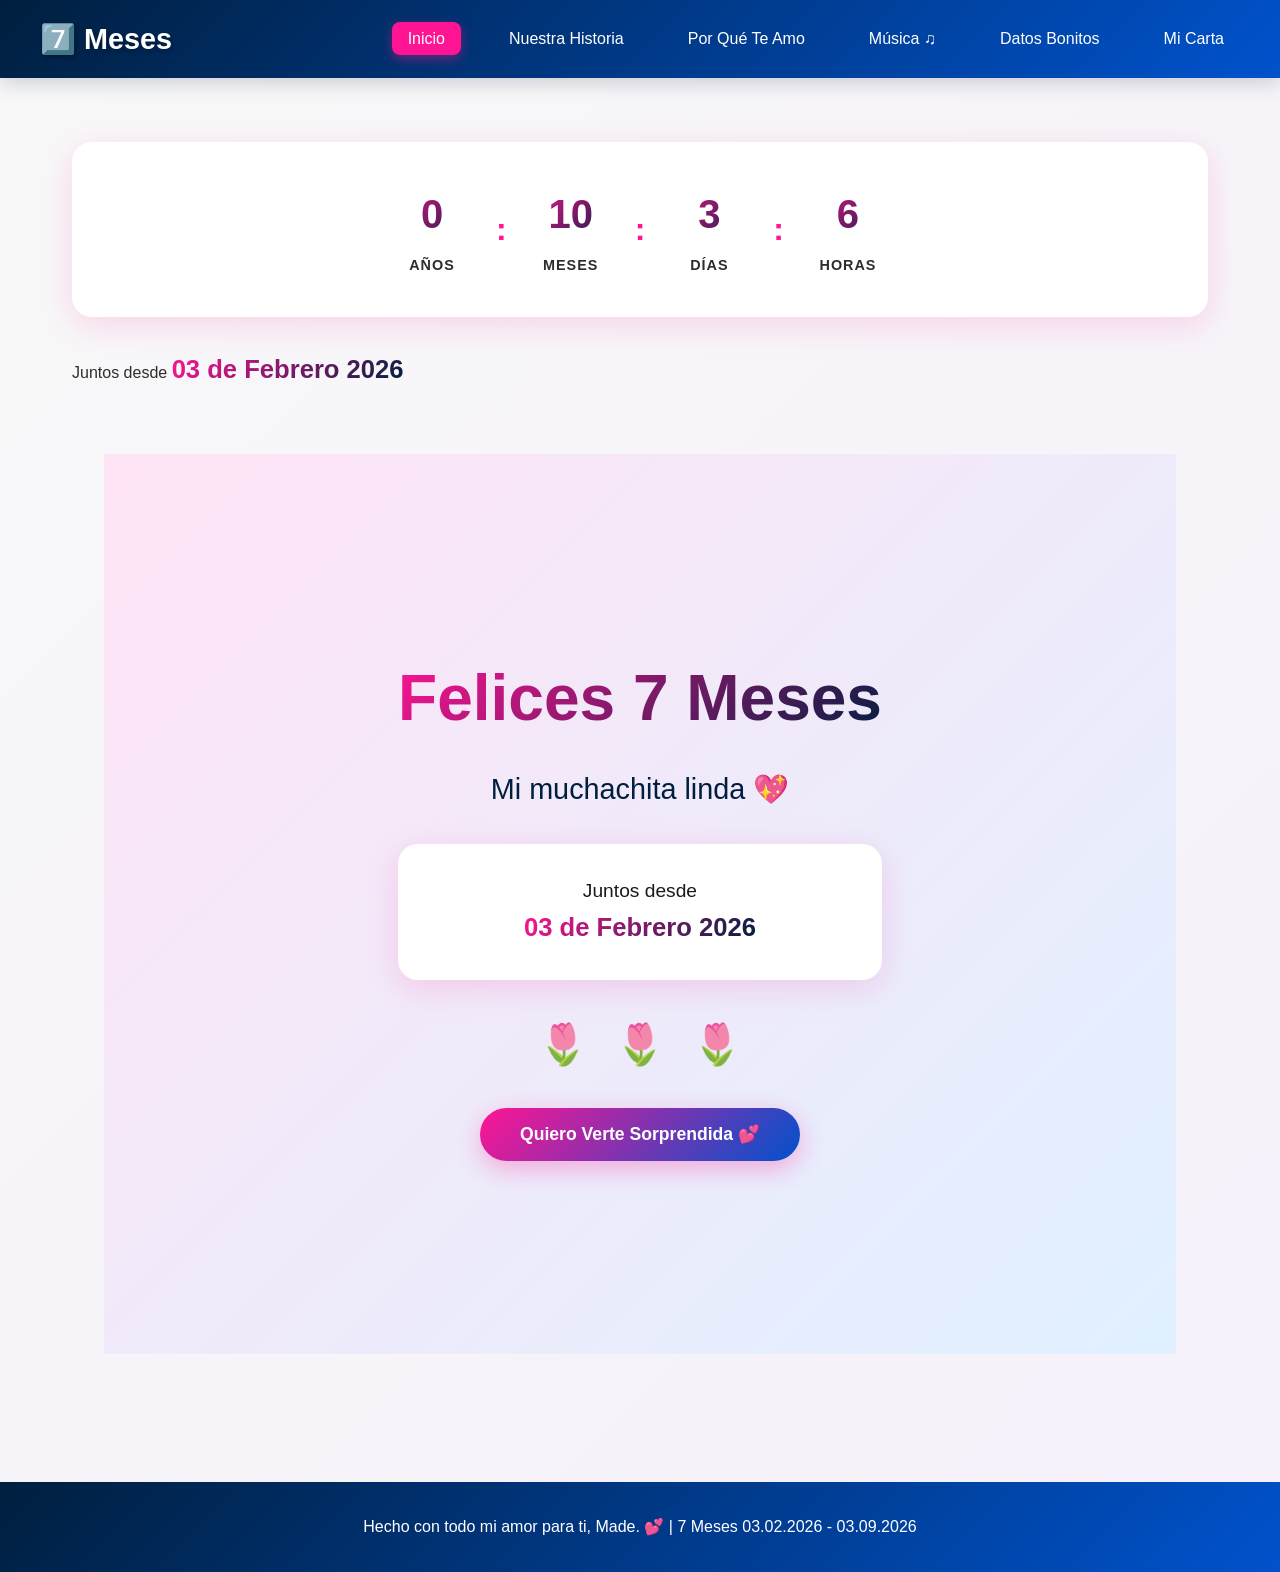
==== index.html @ 4ba1ef13 "Update index.html" ====
<!DOCTYPE html>
<html lang="es">
<head>
    <meta charset="UTF-8">
    <meta name="viewport" content="width=device-width, initial-scale=1.0">
    <title>Felices 7 Meses, Mi Muchachita Linda 💖</title>
    <link rel="icon" href="data:image/svg+xml,<svg xmlns=%22http://www.w3.org/2000/svg%22 viewBox=%220 0 100 100%22><text y=%22.9em%22 font-size=%2290%22>🎁</text></svg>">
    <link rel="stylesheet" href="styles.css" type="text/css" media="all">
</head>
<body>
    <!-- Navbar -->
    <nav class="navbar">
        <div class="nav-content">
            <div class="logo">7️⃣ Meses</div>
            <button class="menu-toggle" id="menuToggle">☰</button>
            <ul class="nav-links" id="navLinks">
                <li><a href="#" data-section="portada" class="nav-link active">Inicio</a></li>
                <li><a href="#" data-section="timeline" class="nav-link">Nuestra Historia</a></li>
                <li><a href="#" data-section="razones" class="nav-link">Por Qué Te Amo</a></li>
                <li><a href="#" data-section="musica" class="nav-link">Música ♫</a></li>
                <li><a href="#" data-section="datos" class="nav-link">Datos Bonitos</a></li>
                <li><a href="#" data-section="carta" class="nav-link">Mi Carta</a></li>
            </ul>
        </div>
    </nav>

    <!-- Sections -->
    <main>
        <!-- PORTADA -->

<!-- Contador de tiempo dinámico -->
<div class="contador-dinamico">
    <div class="tiempo-item">
        <span class="tiempo-numero" id="years">0</span>
        <span class="tiempo-label">Años</span>
    </div>
    <div class="separador">:</div>
    <div class="tiempo-item">
        <span class="tiempo-numero" id="months">0</span>
        <span class="tiempo-label">Meses</span>
    </div>
    <div class="separador">:</div>
    <div class="tiempo-item">
        <span class="tiempo-numero" id="days">0</span>
        <span class="tiempo-label">Días</span>
    </div>
    <div class="separador">:</div>
    <div class="tiempo-item">
        <span class="tiempo-numero" id="hours">0</span>
        <span class="tiempo-label">Horas</span>
    </div>
</div>
<p class="subtexto-contador">Juntos desde <span class="fecha-inicio">03 de Febrero 2026</span></p>


        <section id="portada" class="section active">
            <div class="portada-container">
                <div class="portada-content">
                    <h1 class="title-main">Felices 7 Meses</h1>
                    <p class="subtitle-main">Mi muchachita linda 💖</p>
                    <div class="contador">
                        <p>Juntos desde<br><span class="fecha-inicio">03 de Febrero 2026</span></p>
                    </div>
                    <div class="flores-decorativas">
                        <span class="flor">🌷</span>
                        <span class="flor">🌷</span>
                        <span class="flor">🌷</span>
                    </div>
                    <button class="btn-primary" id="btnComenzar">Quiero Verte Sorprendida 💕</button>
                </div>
                <div class="portada-background"></div>
            </div>
        </section>

        <!-- TIMELINE -->
        <section id="timeline" class="section">
            <h2 class="section-title">Nuestra Historia</h2>
            <div class="timeline-container">
                <div class="timeline-item">
                    <div class="timeline-date">12 Febrero 2025</div>
                    <div class="timeline-content">
                        <h3>Te Conocí 💫</h3>
                        <p>El día que cambió mi vida. Aquel momento cuando vi esa sonrisa que me haría feliz desde entonces.</p>
                    </div>
                </div>

                <div class="timeline-item">
                    <div class="timeline-date">Junio 2025</div>
                    <div class="timeline-content">
                        <h3>Nos Hicimos Amigos 👯</h3>
                        <p>Supe que eras especial. Cada charla contigo se convirtió en mi momento favorito del día.</p>
                    </div>
                </div>

                <div class="timeline-item">
                    <div class="timeline-date">12 Diciembre 2025</div>
                    <div class="timeline-content">
                        <h3>Me Declaré 💌</h3>
                        <p>Con nervios y todo, te mostré mi corazón completo. Eras lo que quería para siempre.</p>
                    </div>
                </div>

                <div class="timeline-item">
                    <div class="timeline-date">1 Febrero 2026</div>
                    <div class="timeline-content">
                        <h3>Te Pedí Ser Mi Novia 💍</h3>
                        <p>¿Quieres ser mi novia? fue la pregunta más importante que he hecho jamás.</p>
                    </div>
                </div>

                <div class="timeline-item highlight">
                    <div class="timeline-date">3 Febrero 2026</div>
                    <div class="timeline-content">
                        <h3>Oficialmente Nuestros ❤️</h3>
                        <p>Desde este día, cada momento contigo es un regalo. Y hoy celebramos 7 meses de amor puro.</p>
                    </div>
                </div>
            </div>
            <div class="next-section-container">
                <button class="btn-siguiente" data-target="razones">Siguiente: Por Qué Te Amo ➔</button>
            </div>
        </section>

        <!-- POR QUÉ LA AMO -->
        <section id="razones" class="section">
            <h2 class="section-title">Por Qué Te Amo, Mi Papita Hermosa</h2>
            <div class="razones-grid">
                <div class="razon-card">
                    <div class="razon-icon">😊</div>
                    <h3>Tu Sonrisa</h3>
                    <p>Esa sonrisa contagiosa que me hace feliz incluso en mis peores días.</p>
                </div>

                <div class="razon-card">
                    <div class="razon-icon">💭</div>
                    <h3>Nuestras Charlas</h3>
                    <p>Aunque no entiendas del código y los jueguitos, escuchas cada cosa que te cuento con interés genuino.</p>
                </div>

                <div class="razon-card">
                    <div class="razon-icon">🤗</div>
                    <h3>Tus Abrazos</h3>
                    <p>Esos abrazos que me hacen sentir seguro, acompañado y profundamente amado.</p>
                </div>

                <div class="razon-card">
                    <div class="razon-icon">👸</div>
                    <h3>Tu Apoyo</h3>
                    <p>Estoy súper orgulloso de tus logros, tu esfuerzo, y tus ganas. Eso es una de tus mayores virtudes.</p>
                </div>

                <div class="razon-card">
                    <div class="razon-icon">💕</div>
                    <h3>Tus Detalles</h3>
                    <p>Los mensajitos, las cartas hechas con amor... cada detalle pequeño me enamora más.</p>
                </div>

                <div class="razon-card">
                    <div class="razon-icon">🎮</div>
                    <h3>Que Juegues Conmigo</h3>
                    <p>Sé que los jueguitos te aburren, pero estas dispuesta a jugar solo porque me gustan. Eso es amor real.</p>
                </div>

                <div class="razon-card">
                    <div class="razon-icon">🎵</div>
                    <h3>Tu Conexión Conmigo</h3>
                    <p>Escucho Danny, salsas, Alavaro Diaz y pienso en ti. Porque nuestras canciones son nuestras historias.</p>
                </div>

                <div class="razon-card">
                    <div class="razon-icon">🌊</div>
                    <h3>Estar Juntos</h3>
                    <p>No me molesta estar solo, pero contigo es diferente. Todo lo que hago, todo lo que soy, lo quiero compartir contigo.</p>
                </div>

                <div class="razon-card">
                    <div class="razon-icon">💡</div>
                    <h3>Eres mi inspiración</h3>
                    <p>Desde el primer momento en que te vi, no podia entender lo increible que eras, incluso ahora sigo sin entenderlo y te veo como lo que quiero ser.</p>
                </div>

                <div class="razon-card">
                    <div class="razon-icon">💔</div>
                    <h3>En Los Malos Momentos</h3>
                    <p>Incluso en las discusiones, sigo sabiendo que eres la mujer con la que quiero pasar cada día de mi vida.</p>
                </div>
                
            </div>
            </div>
            <div class="next-section-container">
                <button class="btn-siguiente" data-target="musica">Siguiente: Música ➔</button>
            </div>
        </section>

        <!-- MÚSICA -->
        <section id="musica" class="section">
            <h2 class="section-title">Canciones Que Nos Definen ♫</h2>
            <div class="musica-intro">
                <p>Estas canciones son nuestra banda sonora. Cada nota me hace pensar en ti.</p>
            </div>

            <div class="musica-grid">
                <div class="cancion-card">
                    <div class="cancion-numero">1</div>
                    <h3>Amor</h3>
                    <p class="artista">Danny Ocean</p>
                    <p class="descripcion">Cuando me dijiste que te gustaba Danny, fue de las primeras que escuche jejeje. Y ahora resultó que me la cantas.</p>
                    <a href="https://youtu.be/yExp857bijc?si=AOyH62Tb52kvMMz9" target="_blank" class="btn-youtube">Ver en YouTube 🎵</a>
                </div>

                <div class="cancion-card">
                    <div class="cancion-numero">2</div>
                    <h3>Chinita Linda</h3>
                    <p class="artista">Álvaro Díaz</p>
                    <p class="descripcion">Porque tú eres mi chinita linda, mi muchachita hermosa bella y preciosa.</p>
                    <a href="https://youtu.be/EgncuSy4juY?si=SJoxdaJeaJBd2d-M" target="_blank" class="btn-youtube">Ver en YouTube 🎵</a>
                </div>

                <div class="cancion-card">
                    <div class="cancion-numero">3</div>
                    <h3>Cosas que no te dije</h3>
                    <p class="artista">SAIKO</p>
                    <p class="descripcion">Cuando la escuché por primera vez, recién estabamos empezando algo más especial que amigos y me identifique.</p>
                    <a href="https://youtu.be/8obld3JrBNM?si=-uHRrfbUN1EUZtlV" target="_blank" class="btn-youtube">Ver en YouTube 🎵</a>
                </div>

                <div class="cancion-card">
                    <div class="cancion-numero">💝</div>
                    <h3>Tu Canción Para Mí</h3>
                    <p class="artista">La Que Me Dedicaste</p>
                    <p class="descripcion">Esta es mi favorita porque salió de tu corazón. La que me dedicaste como expresión de tu amor, gracias.</p>
                    <a href="https://youtu.be/z0701vzvrco" target="_blank" class="btn-youtube">Ver en YouTube 🎵</a>
                </div>
            </div>
        </div>
            <div class="next-section-container">
                <button class="btn-siguiente" data-target="datos">Siguiente: Datos Bonitos ➔</button>
            </div>
        </section>

        <!-- DATOS BONITOS -->
        <section id="datos" class="section">
            <h2 class="section-title">Datos Que Me Hacen Amarte Más</h2>
            <div class="datos-container">
                <div class="dato-box rosa">
                    <h3>Tu Flor Favorita 🌷</h3>
                    <p>Lirios, especialmente rosados y blancos. Como tu corazón, hermoso y puro.</p>
                </div>

                <div class="dato-box azul">
                    <h3>Tu Color 💙</h3>
                    <p>Azul marino. Y te ves increíble vestida de negro. (Me encanta cuando son vestidos jeje)</p>
                </div>

                <div class="dato-box">
                    <h3>Equipo de Corazón ⚽</h3>
                    <p>Boca Juniors 💙💛. Como debe ser, del más grande.</p>
                </div>

                <div class="dato-box rosa">
                    <h3>Tu Bebida Favorita ☕</h3>
                    <p>Caramel Latte / Caramel Macchiato. Dulce como tú.</p>
                </div>

                <div class="dato-box azul">
                    <h3>Lo Que Te Hace Feliz 🎬</h3>
                    <p>Todos los chicos de los que me enamoré, The Notebook, BTS, k-dramas y todo lo romántico (wakala).</p>
                </div>

                <div class="dato-box">
                    <h3>Tus Cantantes 🎤</h3>
                    <p>Danny Ocean, Yan Block, Eladio Carrión, Trueno BTS y tantos otros que me encanta compartir contigo.</p>
                </div>

                <div class="dato-box rosa">
                    <h3>Tus Frutas Favoritas 🍑</h3>
                    <p>Durazno, Pera, Frutilla. Cada una es tan dulce como tú.</p>
                </div>

                <div class="dato-box azul">
                    <h3>Lo Que Disfrutas 🚴</h3>
                    <p>Caminar, andar en bici, comer... y estar conmigo. Eso es lo que más amamos hacer juntos.</p>
                </div>

                <div class="dato-box">
                    <h3>Los Cumpleaños 🎂</h3>
                    <p>Para ti son muy especiales, así que los míos también lo serán porque estarás en ellos.</p>
                </div>
            </div>
        </div>
            <div class="next-section-container">
                <button class="btn-siguiente" data-target="carta">Siguiente: Mi Carta ➔</button>
            </div>
        </section>

        <!-- CARTA FINAL -->
        <section id="carta" class="section">
            <h2 class="section-title">Mí Carta Para Ti, Mi Amor</h2>
            <div class="carta-container">
                <div class="carta-content">
                    <p class="saludo">AMOOOOOOOR FELICES SIETE MESEEEEES 💕</p>
                    
                    <p>Siete meses junto a ti mi vida hermosaaaaa y faltan muchísimos más jeje. Te amo con toda mi alma, de verdad que no sabes cuánto te amo.</p>

                    <p>Como disfruto de compartir cada pequeño pedazo de mi vida contigo. Cada charla que tenemos, esos abracitos cuando estamos cansados, cuando nos extrañamos, esos besos tiernos, no tan tiernos, incluso esos besitos raros... me hacen sentir tan pero tan feliz.</p>

                    <p>No solo por el hecho de que te amo y tú me amas y cositas lindas, si no porque me siento seguro, acompañado y muy amado por supuesto. Pero incluso en los malos momentos, en las discusiones, sigo sintiendo que eres la mujer que quiero para toda la vida.</p>

                    <p>Porque eso es lo que eres: la mujer con la que decidí y deseo pasar cada día de mi vida desde aquel momento en el que me dije a mi mismo que aunque no lograramos estar juntos iba a intentarlo y abrir mi corazón a esa chica linda y con esa sonrisa tan hermosa y contagiosa.</p>

                    <p>No tengo palabras para explicar lo feliz que soy desde que estás en mi vida, a pesar de pasar altibajos. Siempre estuviste, desde que éramos amigos, cuando estábamos ocupados con otros asuntos amorosos.</p>

                    <p>Creo que algo que nunca voy a dejar de apreciar es la compañía que me das. Sobre todo porque a mí no me molesta estar solo, pero lo tuyo es diferente. No es que te necesite para ser feliz y mucho menos para vivir.</p>

                    <p>Pero si me preguntan por qué soy tan feliz, es porque todo lo que hago, todo lo que quiero ser y todo lo que fui lo pude compartir con la chica más maravillosa de esta tierra.</p>

                    <p class="highlight">Y esa eres tú, mi amorcito, mi muchachita linda. 💖</p>

                    <p>Los más lindos 7 meses (y diría incluso 9 meses) que pude haber deseado.</p>

                    <p>Ojalá sigamos celebrando tantos meses que perdamos totalmente la cuenta, amorcito.</p>

                    <p class="despedida">Te amo, genuinamente con toda mi alma, corazón, cuerpo y mente. 🩵💞</p>

                    <p class="firma">Tu Sebas 💙</p>
                </div>
            </div>
            <div style="text-align: center; margin-top: 3rem;">
                        <a href="#" data-section="sorpresa" class="nav-link" style="background: linear-gradient(135deg, #ff1493, #0052cc); color: white; padding: 15px 30px; border-radius: 30px; text-decoration: none; font-size: 1.2rem; font-weight: bold; box-shadow: 0 4px 15px rgba(255, 20, 147, 0.4);">
                            ¡Ir a la Sorpresa Final! 🎁
                        </a>
                    </div>
        </section>

        <!-- SORPRESA FINAL -->
        <section id="sorpresa" class="section">
            <div class="sorpresa-container">
                <h2 class="section-title">Espera... Hay Algo Más</h2>
                <div class="regalo-box">
                    <div class="regalo-lid"></div>
                    <div class="regalo-body"></div>
                    <button class="btn-abrir" id="btnAbrir">Abre Tu Regalo 🎁</button>
                </div>
                <div id="sorpresaContent" class="sorpresa-content hidden">
                    <p class="sorpresa-mensaje">
                        Gracias por ser la mujer más hermosa, dentro y fuera.
                        Gracias por cada momento compartido.
                        Gracias por elegirme cada día.
                        <br><br>
                        <strong>Te amo infinitamente, papita. 💖</strong>
                    </p>
                    <div class="confeti"></div>
                </div>
            </div>
        </section>
    </main>

    <!-- Footer -->
    <footer class="footer">
        <p>Hecho con todo mi amor para ti, Made. 💕 | 7 Meses 03.02.2026 - 03.09.2026</p>
    </footer>

    <script src="script.js"></script>
</body>
</html>
---- styles.css ----
* {
    margin: 0;
    padding: 0;
    box-sizing: border-box;
}

:root {
    --color-rosa: #ff1493;
    --color-rosa-light: #ffb6d9;
    --color-rosa-pale: #ffe4f5;
    --color-azul: #001f3f;
    --color-azul-light: #0052cc;
    --color-azul-pale: #e0f0ff;
    --color-negro: #1a1a1a;
    --color-gris: #2d2d2d;
    --color-gris-claro: #f8f8f8;
    --color-blanco: #ffffff;
    --color-dorado: #ffd700;
    --transition: all 0.3s cubic-bezier(0.25, 0.46, 0.45, 0.94);
}

html {
    scroll-behavior: smooth;
}

body {
    font-family: 'Segoe UI', Tahoma, Geneva, Verdana, sans-serif;
    background: linear-gradient(135deg, var(--color-gris-claro) 0%, #f5f0fa 100%);
    color: var(--color-negro);
    line-height: 1.6;
    overflow-x: hidden;
}

/* NAVBAR */
.navbar {
    background: linear-gradient(135deg, var(--color-azul) 0%, var(--color-azul-light) 100%);
    padding: 1rem 2rem;
    position: sticky;
    top: 0;
    z-index: 1000;
    box-shadow: 0 4px 20px rgba(0, 31, 63, 0.2);
}

.nav-content {
    max-width: 1200px;
    margin: 0 auto;
    display: flex;
    justify-content: space-between;
    align-items: center;
}

.logo {
    font-size: 1.8rem;
    font-weight: bold;
    color: var(--color-blanco);
    text-shadow: 2px 2px 4px rgba(0, 0, 0, 0.3);
}

.menu-toggle {
    display: none;
    background: none;
    border: none;
    color: var(--color-blanco);
    font-size: 1.5rem;
    cursor: pointer;
}

.nav-links {
    display: flex;
    list-style: none;
    gap: 2rem;
}

.nav-links a {
    color: var(--color-blanco);
    text-decoration: none;
    font-weight: 500;
    transition: var(--transition);
    padding: 0.5rem 1rem;
    border-radius: 8px;
    position: relative;
}

.nav-links a:hover {
    background: rgba(255, 255, 255, 0.2);
    transform: translateY(-2px);
}

.nav-links a.active {
    background: var(--color-rosa);
    color: var(--color-blanco);
    box-shadow: 0 4px 12px rgba(255, 20, 147, 0.4);
}

/* MAIN CONTENT */
main {
    max-width: 1200px;
    margin: 0 auto;
    padding: 2rem;
}

.section {
    min-height: 100vh;
    display: none;
    opacity: 0;
    animation: fadeIn 0.6s ease-in-out forwards;
    padding: 3rem 2rem;
}

.section.active {
    display: block;
}

@keyframes fadeIn {
    from {
        opacity: 0;
        transform: translateY(20px);
    }
    to {
        opacity: 1;
        transform: translateY(0);
    }
}

/* PORTADA */
.portada-container {
    min-height: 100vh;
    display: flex;
    align-items: center;
    justify-content: center;
    position: relative;
    overflow: hidden;
}

.portada-background {
    position: absolute;
    top: 0;
    left: 0;
    width: 100%;
    height: 100%;
    background: linear-gradient(135deg, var(--color-rosa-pale) 0%, var(--color-azul-pale) 100%);
    z-index: 0;
    animation: gradientShift 10s ease infinite;
}

@keyframes gradientShift {
    0%, 100% { transform: scale(1); }
    50% { transform: scale(1.05); }
}

.portada-content {
    position: relative;
    z-index: 1;
    text-align: center;
}

.title-main {
    font-size: 4rem;
    font-weight: bold;
    background: linear-gradient(135deg, var(--color-rosa) 0%, var(--color-azul) 100%);
    -webkit-background-clip: text;
    -webkit-text-fill-color: transparent;
    background-clip: text;
    margin-bottom: 1rem;
    animation: slideDown 0.8s ease-out;
}

@keyframes slideDown {
    from {
        opacity: 0;
        transform: translateY(-30px);
    }
    to {
        opacity: 1;
        transform: translateY(0);
    }
}

.subtitle-main {
    font-size: 1.8rem;
    color: var(--color-azul);
    margin-bottom: 2rem;
    animation: slideUp 0.8s ease-out 0.2s both;
}

@keyframes slideUp {
    from {
        opacity: 0;
        transform: translateY(30px);
    }
    to {
        opacity: 1;
        transform: translateY(0);
    }
}

.contador {
    background: var(--color-blanco);
    padding: 2rem;
    border-radius: 20px;
    margin: 2rem 0;
    box-shadow: 0 8px 32px rgba(255, 20, 147, 0.15);
    animation: scaleIn 0.8s ease-out 0.4s both;
}

@keyframes scaleIn {
    from {
        opacity: 0;
        transform: scale(0.8);
    }
    to {
        opacity: 1;
        transform: scale(1);
    }
}

.contador p {
    font-size: 1.2rem;
    color: var(--color-negro);
}

.fecha-inicio {
    font-size: 1.6rem;
    font-weight: bold;
    background: linear-gradient(135deg, var(--color-rosa) 0%, var(--color-azul) 100%);
    -webkit-background-clip: text;
    -webkit-text-fill-color: transparent;
    background-clip: text;
}

.flores-decorativas {
    font-size: 2.5rem;
    margin: 2rem 0;
    animation: float 3s ease-in-out infinite;
}

.flor {
    margin: 0 0.5rem;
    display: inline-block;
}

@keyframes float {
    0%, 100% { transform: translateY(0px); }
    50% { transform: translateY(-20px); }
}

.btn-primary {
    background: linear-gradient(135deg, var(--color-rosa) 0%, var(--color-azul-light) 100%);
    color: var(--color-blanco);
    border: none;
    padding: 1rem 2.5rem;
    font-size: 1.1rem;
    border-radius: 50px;
    cursor: pointer;
    font-weight: bold;
    box-shadow: 0 8px 25px rgba(255, 20, 147, 0.3);
    transition: var(--transition);
    animation: bounceIn 0.8s ease-out 0.6s both;
}

@keyframes bounceIn {
    0% {
        opacity: 0;
        transform: scale(0.5);
    }
    70% {
        transform: scale(1.05);
    }
    100% {
        opacity: 1;
        transform: scale(1);
    }
}

.btn-primary:hover {
    transform: translateY(-3px);
    box-shadow: 0 12px 35px rgba(255, 20, 147, 0.4);
}

.btn-primary:active {
    transform: translateY(-1px);
}

/* SECTION TITLE */
.section-title {
    font-size: 3rem;
    text-align: center;
    margin-bottom: 3rem;
    background: linear-gradient(135deg, var(--color-rosa) 0%, var(--color-azul) 100%);
    -webkit-background-clip: text;
    -webkit-text-fill-color: transparent;
    background-clip: text;
    position: relative;
    padding-bottom: 1rem;
}

.section-title::after {
    content: '';
    position: absolute;
    bottom: 0;
    left: 50%;
    transform: translateX(-50%);
    width: 100px;
    height: 3px;
    background: linear-gradient(90deg, var(--color-rosa), var(--color-azul));
    border-radius: 2px;
}

/* TIMELINE */
.timeline-container {
    position: relative;
    padding: 2rem 0;
}

.timeline-container::before {
    content: '';
    position: absolute;
    left: 50%;
    transform: translateX(-50%);
    width: 3px;
    height: 100%;
    background: linear-gradient(180deg, var(--color-rosa), var(--color-azul));
}

.timeline-item {
    margin-bottom: 3rem;
    position: relative;
}

.timeline-item:nth-child(odd) .timeline-date {
    text-align: right;
    margin-right: 52%;
}

.timeline-item:nth-child(even) .timeline-date {
    margin-left: 52%;
}

.timeline-item:nth-child(odd) .timeline-content {
    margin-left: 52%;
}

.timeline-item:nth-child(even) .timeline-content {
    margin-right: 52%;
}

.timeline-date {
    font-weight: bold;
    color: var(--color-rosa);
    font-size: 1rem;
    margin-bottom: 0.5rem;
}

.timeline-content {
    background: var(--color-blanco);
    padding: 1.5rem;
    border-radius: 12px;
    box-shadow: 0 4px 15px rgba(0, 31, 63, 0.1);
    transition: var(--transition);
    border-left: 4px solid var(--color-rosa);
}

.timeline-content:hover {
    transform: translateX(10px);
    box-shadow: 0 8px 25px rgba(255, 20, 147, 0.2);
}

.timeline-item.highlight .timeline-content {
    background: linear-gradient(135deg, var(--color-rosa-pale) 0%, var(--color-azul-pale) 100%);
    border-left-color: var(--color-azul);
    transform: scale(1.02);
}

.timeline-content h3 {
    color: var(--color-rosa);
    margin-bottom: 0.5rem;
}

.timeline-content p {
    color: var(--color-gris);
}

/* RAZONES GRID */
.razones-grid {
    display: grid;
    grid-template-columns: repeat(auto-fit, minmax(300px, 1fr));
    gap: 2rem;
    margin-bottom: 2rem;
}

.razon-card {
    background: var(--color-blanco);
    padding: 2rem;
    border-radius: 15px;
    text-align: center;
    box-shadow: 0 4px 20px rgba(0, 0, 0, 0.08);
    transition: var(--transition);
    cursor: pointer;
    border: 2px solid transparent;
}

.razon-card:hover {
    transform: translateY(-10px);
    border-color: var(--color-rosa);
    box-shadow: 0 12px 35px rgba(255, 20, 147, 0.2);
}

.razon-icon {
    font-size: 3rem;
    margin-bottom: 1rem;
    display: block;
    transition: var(--transition);
}

.razon-card:hover .razon-icon {
    transform: scale(1.2) rotate(10deg);
}

.razon-card h3 {
    color: var(--color-rosa);
    margin-bottom: 0.5rem;
}

.razon-card p {
    color: var(--color-gris);
    line-height: 1.8;
}

/* MÚSICA */
.musica-intro {
    text-align: center;
    margin-bottom: 3rem;
    font-size: 1.2rem;
    color: var(--color-gris);
}

.musica-grid {
    display: grid;
    grid-template-columns: repeat(auto-fit, minmax(280px, 1fr));
    gap: 2rem;
    margin-bottom: 3rem;
}

.cancion-card {
    background: var(--color-blanco);
    padding: 2rem;
    border-radius: 15px;
    text-align: center;
    box-shadow: 0 4px 20px rgba(0, 0, 0, 0.08);
    transition: var(--transition);
    border-top: 4px solid var(--color-rosa);
}

.cancion-card:hover {
    transform: translateY(-8px);
    box-shadow: 0 12px 35px rgba(255, 20, 147, 0.2);
}

.cancion-numero {
    font-size: 2.5rem;
    font-weight: bold;
    background: linear-gradient(135deg, var(--color-rosa), var(--color-azul));
    -webkit-background-clip: text;
    -webkit-text-fill-color: transparent;
    background-clip: text;
    margin-bottom: 0.5rem;
}

.cancion-card h3 {
    color: var(--color-negro);
    font-size: 1.3rem;
    margin-bottom: 0.5rem;
}

.artista {
    color: var(--color-rosa);
    font-weight: 600;
    margin-bottom: 0.5rem;
}

.descripcion {
    color: var(--color-gris);
    margin: 1rem 0;
    font-size: 0.95rem;
    line-height: 1.6;
}

.btn-youtube {
    display: inline-block;
    margin-top: 1rem;
    padding: 0.8rem 1.5rem;
    background: linear-gradient(135deg, var(--color-rosa), var(--color-azul-light));
    color: var(--color-blanco);
    text-decoration: none;
    border-radius: 25px;
    font-weight: 600;
    transition: var(--transition);
    border: none;
    cursor: pointer;
}

.btn-youtube:hover {
    transform: scale(1.05);
    box-shadow: 0 6px 20px rgba(255, 20, 147, 0.3);
}

.musica-nota {
    background: var(--color-azul-pale);
    padding: 1.5rem;
    border-radius: 12px;
    text-align: center;
    border-left: 4px solid var(--color-azul);
    color: var(--color-azul);
}

/* DATOS */
.datos-container {
    display: grid;
    grid-template-columns: repeat(auto-fit, minmax(280px, 1fr));
    gap: 1.5rem;
}

.dato-box {
    padding: 2rem;
    border-radius: 15px;
    background: var(--color-blanco);
    box-shadow: 0 4px 20px rgba(0, 0, 0, 0.08);
    transition: var(--transition);
    cursor: pointer;
    border-left: 5px solid var(--color-gris);
}

.dato-box.rosa {
    border-left-color: var(--color-rosa);
    background: linear-gradient(135deg, rgba(255, 20, 147, 0.05), transparent);
}

.dato-box.azul {
    border-left-color: var(--color-azul);
    background: linear-gradient(135deg, rgba(0, 82, 204, 0.05), transparent);
}

.dato-box:hover {
    transform: translateX(8px);
    box-shadow: 0 8px 30px rgba(0, 0, 0, 0.12);
}

.dato-box h3 {
    color: var(--color-negro);
    margin-bottom: 0.8rem;
}

.dato-box p {
    color: var(--color-gris);
    line-height: 1.8;
}

/* CARTA */
.carta-container {
    background: var(--color-blanco);
    padding: 3rem;
    border-radius: 20px;
    box-shadow: 0 8px 40px rgba(0, 31, 63, 0.1);
    border-left: 5px solid var(--color-rosa);
}

.carta-content {
    max-width: 800px;
    margin: 0 auto;
    font-size: 1.1rem;
    line-height: 2;
    color: var(--color-gris);
}

.saludo {
    font-size: 1.5rem;
    font-weight: bold;
    color: var(--color-rosa);
    text-align: center;
    margin-bottom: 2rem;
}

.highlight {
    color: var(--color-rosa);
    font-weight: bold;
    font-size: 1.2rem;
}

.despedida {
    margin-top: 2rem;
    text-align: right;
    font-weight: 600;
}

.firma {
    text-align: right;
    margin-top: 1.5rem;
    font-size: 1.3rem;
    color: var(--color-azul);
    font-weight: bold;
}

/* SORPRESA */
.sorpresa-container {
    text-align: center;
    padding: 3rem;
}

/* MODIFICACIONES PARA EL REGALO Y SU ANIMACIÓN DE APERTURA */
.regalo-box {
    width: 200px;
    height: 200px;
    margin: 2rem auto;
    position: relative;
    perspective: 1000px;
}

.regalo-body {
    width: 100%;
    height: 100%;
    background: linear-gradient(135deg, var(--color-rosa), var(--color-azul-light));
    border-radius: 15px;
    box-shadow: 0 12px 40px rgba(255, 20, 147, 0.3);
    animation: rotate 3s ease-in-out infinite;
}

.regalo-lid {
    width: 100%;
    height: 30px;
    background: linear-gradient(135deg, var(--color-dorado), #ffc700);
    border-radius: 8px 8px 0 0;
    position: absolute;
    top: -15px;
    left: 0;
    box-shadow: 0 4px 15px rgba(0, 0, 0, 0.2);
    z-index: 10;
    animation: lidBounce 2s ease-in-out infinite;
    transform-origin: right bottom;
}

/* Estado cuando la caja se abre */
.regalo-box.open .regalo-body {
    animation: none;
    transform: scale(0.95);
    transition: transform 0.4s ease;
}

.regalo-box.open .regalo-lid {
    animation: fallAndDisappear 0.7s cubic-bezier(0.25, 1, 0.5, 1) forwards;
}

@keyframes fallAndDisappear {
    0% {
        transform: translateY(0) rotate(0deg);
        opacity: 1;
    }
    30% {
        transform: translateY(-30px) rotate(-15deg);
        opacity: 1;
    }
    100% {
        transform: translateY(180px) translateX(80px) rotate(135deg);
        opacity: 0;
    }
}

.btn-abrir {
    background: linear-gradient(135deg, var(--color-rosa), var(--color-azul-light));
    color: var(--color-blanco);
    border: none;
    padding: 1rem 2rem;
    font-size: 1.1rem;
    border-radius: 30px;
    cursor: pointer;
    font-weight: bold;
    margin-top: 2rem;
    transition: var(--transition);
    box-shadow: 0 6px 20px rgba(255, 20, 147, 0.3);
}

.btn-abrir:hover {
    transform: scale(1.05);
    box-shadow: 0 10px 30px rgba(255, 20, 147, 0.4);
}

.btn-abrir:active {
    transform: scale(0.98);
}

.sorpresa-content {
    margin-top: 2rem;
    opacity: 1;
    animation: revealSurprise 0.8s ease-out;
}

.sorpresa-content.hidden {
    display: none;
}

@keyframes revealSurprise {
    from {
        opacity: 0;
        transform: scale(0.8);
    }
    to {
        opacity: 1;
        transform: scale(1);
    }
}

.sorpresa-mensaje {
    background: var(--color-blanco);
    padding: 2rem;
    border-radius: 15px;
    box-shadow: 0 8px 30px rgba(0, 31, 63, 0.1);
    font-size: 1.2rem;
    line-height: 2;
    color: var(--color-gris);
    border-left: 5px solid var(--color-rosa);
}

/* FOOTER */
.footer {
    background: linear-gradient(135deg, var(--color-azul) 0%, var(--color-azul-light) 100%);
    color: var(--color-blanco);
    text-align: center;
    padding: 2rem;
    margin-top: 3rem;
}

/* RESPONSIVE */
@media (max-width: 768px) {
    .title-main {
        font-size: 2.5rem;
    }

    .subtitle-main {
        font-size: 1.3rem;
    }

    .section-title {
        font-size: 2rem;
    }

    .menu-toggle {
        display: block;
    }

    .nav-links {
        display: none;
        position: absolute;
        top: 70px;
        left: 0;
        right: 0;
        background: linear-gradient(135deg, var(--color-azul) 0%, var(--color-azul-light) 100%);
        flex-direction: column;
        gap: 0.5rem;
        padding: 1rem;
        gap: 0;
    }

    .nav-links.active {
        display: flex;
    }

    .timeline-container::before {
        display: none;
    }

    .timeline-item:nth-child(odd) .timeline-date,
    .timeline-item:nth-child(even) .timeline-date {
        text-align: left;
        margin-left: 0;
        margin-right: 0;
    }

    .timeline-item:nth-child(odd) .timeline-content,
    .timeline-item:nth-child(even) .timeline-content {
        margin-left: 0;
        margin-right: 0;
        margin-top: 0.5rem;
    }

    .razones-grid {
        grid-template-columns: 1fr;
    }

    .musica-grid {
        grid-template-columns: 1fr;
    }

    .datos-container {
        grid-template-columns: 1fr;
    }

    .carta-container {
        padding: 1.5rem;
    }

    .carta-content {
        font-size: 1rem;
        line-height: 1.8;
    }
}

@media (max-width: 480px) {
    body {
        padding: 0;
    }

    main {
        padding: 1rem;
    }

    .section {
        padding: 1.5rem 1rem;
    }

    .title-main {
        font-size: 2rem;
    }

    .subtitle-main {
        font-size: 1rem;
    }

    .section-title {
        font-size: 1.5rem;
    }

    .portada-content {
        padding: 0 1rem;
    }

    .contador {
        padding: 1.5rem;
    }
}
/* CONTENEDOR Y BOTONES DE SIGUIENTE SECCIÓN */
.next-section-container {
    text-align: center;
    margin-top: 3rem;
    padding-top: 1.5rem;
    border-top: 2px dashed var(--color-rosa-light);
}

.btn-siguiente {
    background: var(--color-blanco);
    color: var(--color-azul);
    border: 2px solid var(--color-azul-light);
    padding: 0.8rem 2.5rem;
    font-size: 1.1rem;
    border-radius: 30px;
    cursor: pointer;
    font-weight: bold;
    transition: var(--transition);
    box-shadow: 0 4px 15px rgba(0, 31, 63, 0.1);
}

.btn-siguiente:hover {
    background: var(--color-azul-light);
    color: var(--color-blanco);
    transform: translateX(8px);
    box-shadow: 0 6px 20px rgba(0, 82, 204, 0.3);
}

/* Estilo especial para el último botón que lleva a la sorpresa */
.btn-siguiente.sorpresa-btn {
    background: linear-gradient(135deg, var(--color-rosa) 0%, var(--color-azul-light) 100%);
    color: var(--color-blanco);
    border: none;
    animation: pulse 2s infinite;
}

.btn-siguiente.sorpresa-btn:hover {
    transform: scale(1.05);
}

@keyframes pulse {
    0% { box-shadow: 0 0 0 0 rgba(255, 20, 147, 0.4); }
    70% { box-shadow: 0 0 0 15px rgba(255, 20, 147, 0); }
    100% { box-shadow: 0 0 0 0 rgba(255, 20, 147, 0); }
}

/* CONTADOR DINÁMICO */
.contador-dinamico {
    background: var(--color-blanco);
    padding: 2.5rem;
    border-radius: 20px;
    margin: 2rem 0;
    box-shadow: 0 8px 32px rgba(255, 20, 147, 0.15);
    animation: scaleIn 0.8s ease-out 0.4s both;
    display: flex;
    justify-content: center;
    align-items: center;
    gap: 1rem;
    flex-wrap: wrap;
}
@keyframes scaleIn {
    from { opacity: 0; transform: scale(0.8); }
    to { opacity: 1; transform: scale(1); }
}
.tiempo-item {
    display: flex;
    flex-direction: column;
    align-items: center;
    gap: 0.5rem;
}
.tiempo-numero {
    font-size: 2.5rem;
    font-weight: bold;
    background: linear-gradient(135deg, var(--color-rosa) 0%, var(--color-azul) 100%);
    -webkit-background-clip: text;
    -webkit-text-fill-color: transparent;
    background-clip: text;
    min-width: 80px;
    text-align: center;
}
.tiempo-label {
    font-size: 0.9rem;
    color: var(--color-gris);
    font-weight: 600;
    text-transform: uppercase;
    letter-spacing: 1px;
}
.separador {
    font-size: 2rem;
    font-weight: bold;
    color: var(--color-rosa);
    margin: 0 0.5rem;
}
.subtexto-contador {
    font-size: 1rem;
    color: var(--color-gris);
    margin-bottom: 1rem;
}
.fecha-inicio {
    font-weight: bold;
    background: linear-gradient(135deg, var(--color-rosa), var(--color-azul));
    -webkit-background-clip: text;
    -webkit-text-fill-color: transparent;
    background-clip: text;
}

/* BOTONES DE NAVEGACIÓN MEJORADOS */
.nav-buttons-container {
    display: flex;
    justify-content: center;
    gap: 1rem;
    margin: 3rem 0 1rem 0;
    flex-wrap: wrap;
}
.btn-siguiente {
    background: linear-gradient(135deg, var(--color-rosa) 0%, var(--color-azul-light) 100%);
    color: var(--color-blanco);
    border: none;
    padding: 1.2rem 2.5rem;
    font-size: 1rem;
    border-radius: 50px;
    cursor: pointer;
    font-weight: bold;
    box-shadow: 0 8px 25px rgba(255, 20, 147, 0.3);
    transition: var(--transition);
    display: flex;
    align-items: center;
    gap: 0.8rem;
    position: relative;
    overflow: hidden;
}
.btn-siguiente::before {
    content: '';
    position: absolute;
    top: 0;
    left: -100%;
    width: 100%;
    height: 100%;
    background: rgba(255, 255, 255, 0.2);
    transition: left 0.3s ease;
}
.btn-siguiente:hover {
    transform: translateY(-4px);
    box-shadow: 0 12px 40px rgba(255, 20, 147, 0.4);
}
.btn-siguiente:hover::before {
    left: 100%;
}
.btn-arrow {
    display: inline-block;
    font-size: 1.3rem;
    transition: transform 0.3s ease;
}
.btn-siguiente:hover .btn-arrow {
    transform: translateX(5px);
}
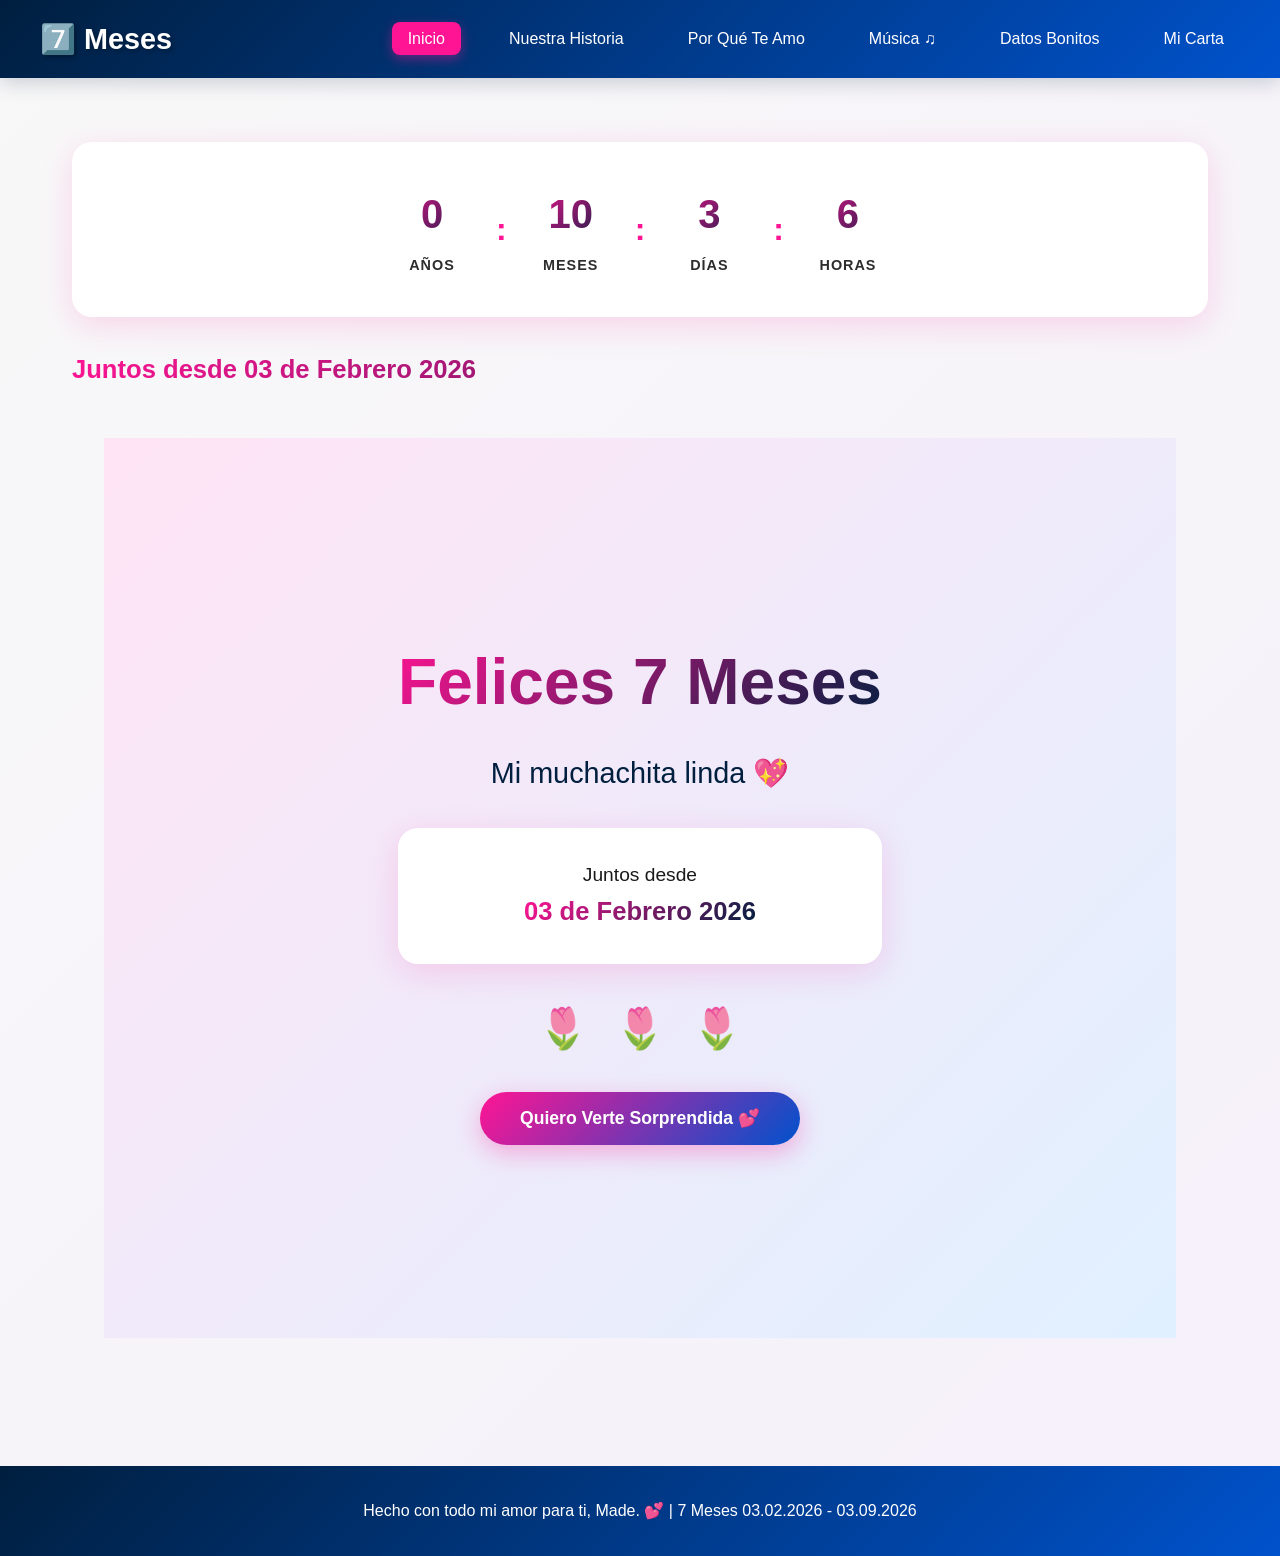
==== commit ccb5bf61: "Texto del contador" ====
--- a/index.html
+++ b/index.html
@@ -50,7 +50,7 @@
         <span class="tiempo-label">Horas</span>
     </div>
 </div>
-<p class="subtexto-contador">Juntos desde <span class="fecha-inicio">03 de Febrero 2026</span></p>
+<p class="fecha-inicio">Juntos desde <span>03 de Febrero 2026</span></p>
 
 
         <section id="portada" class="section active">
--- a/styles.css
+++ b/styles.css
@@ -929,11 +929,7 @@
     color: var(--color-rosa);
     margin: 0 0.5rem;
 }
-.subtexto-contador {
-    font-size: 1rem;
-    color: var(--color-gris);
-    margin-bottom: 1rem;
-}
+
 .fecha-inicio {
     font-weight: bold;
     background: linear-gradient(135deg, var(--color-rosa), var(--color-azul));
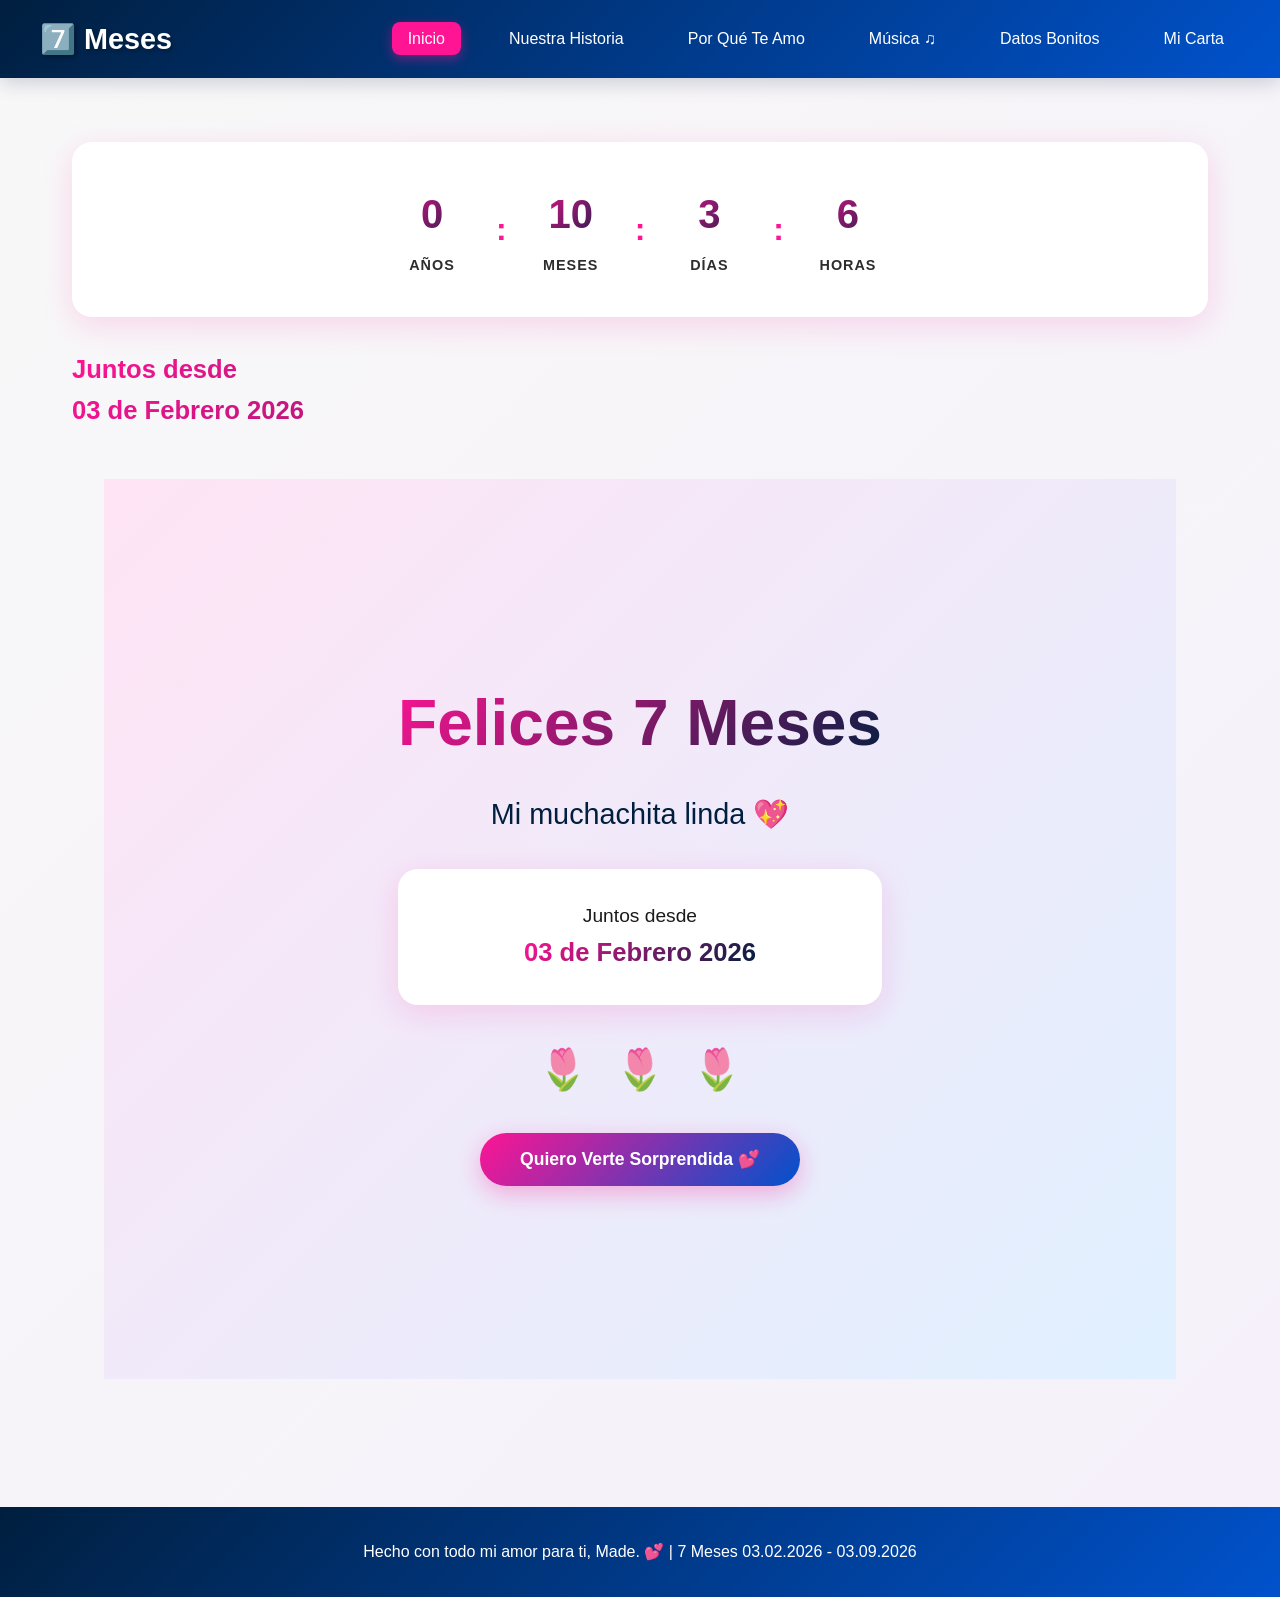
==== commit 2fef3837: "Update index.html" ====
--- a/index.html
+++ b/index.html
@@ -50,7 +50,7 @@
         <span class="tiempo-label">Horas</span>
     </div>
 </div>
-<p class="fecha-inicio">Juntos desde <span>03 de Febrero 2026</span></p>
+<p class="fecha-inicio">Juntos desde <br><span>03 de Febrero 2026</span></p>
 
 
         <section id="portada" class="section active">
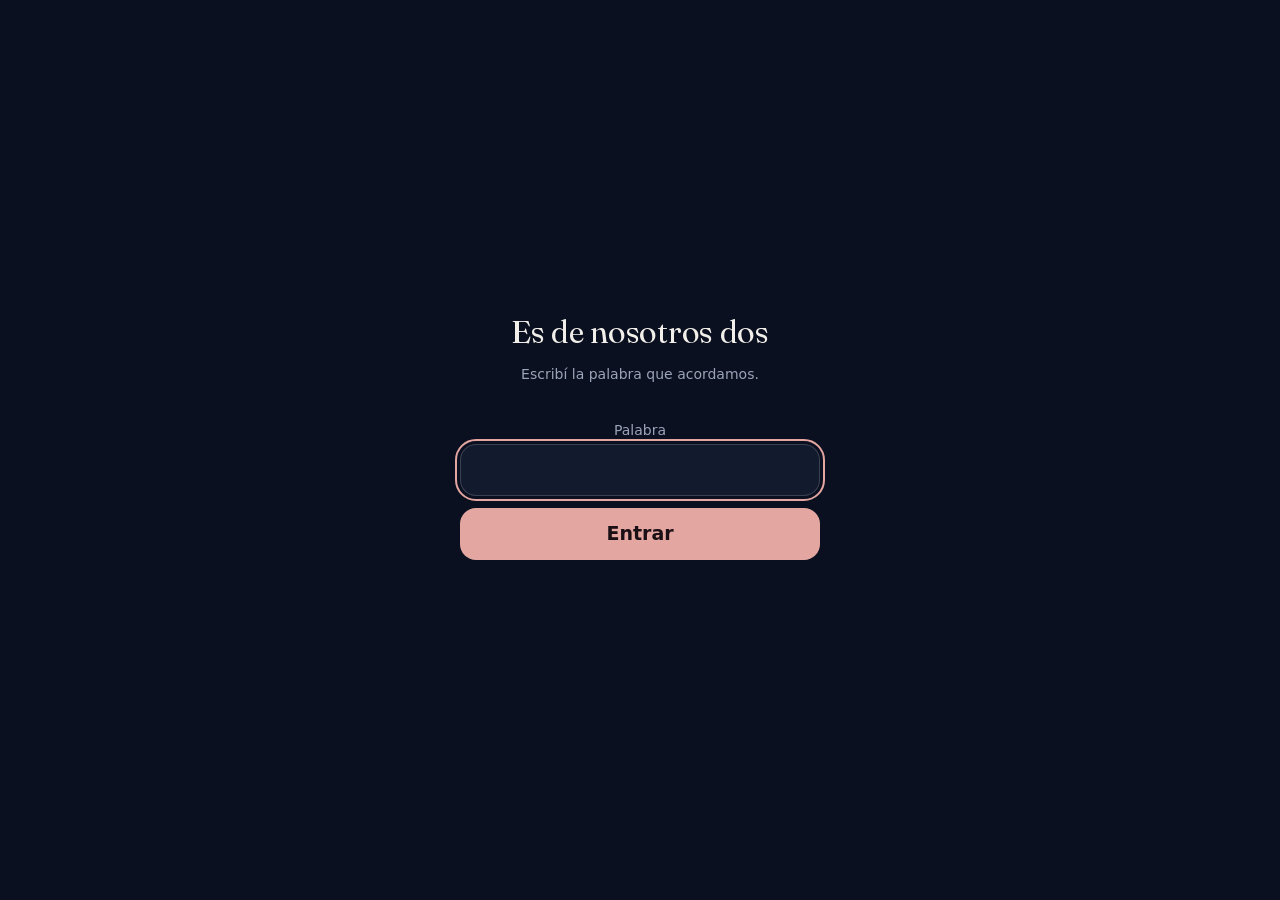
==== commit 2b0eaeec: "feat: reescribe la narrativa y el sistema de diseño nocturno El sitio pasa de cápsula de los 7 meses" ====
--- a/index.html
+++ b/index.html
@@ -1,365 +1,525 @@
 <!DOCTYPE html>
 <html lang="es">
 <head>
-    <meta charset="UTF-8">
-    <meta name="viewport" content="width=device-width, initial-scale=1.0">
-    <title>Felices 7 Meses, Mi Muchachita Linda 💖</title>
-    <link rel="icon" href="data:image/svg+xml,<svg xmlns=%22http://www.w3.org/2000/svg%22 viewBox=%220 0 100 100%22><text y=%22.9em%22 font-size=%2290%22>🎁</text></svg>">
-    <link rel="stylesheet" href="styles.css" type="text/css" media="all">
+  <meta charset="utf-8">
+  <meta name="viewport" content="width=device-width, initial-scale=1, viewport-fit=cover">
+  <title>Made</title>
+  <meta name="description" content="Un regalo.">
+
+  <!-- No indexar: es un regalo, no un sitio que tenga que aparecer en Google.
+       Ojo: esto NO despublica nada, solo pide a los buscadores que no lo listen. -->
+  <meta name="robots" content="noindex, nofollow">
+  <meta name="referrer" content="no-referrer">
+
+  <meta name="theme-color" content="#0b1020">
+  <meta name="color-scheme" content="dark">
+
+  <!-- GitHub Pages no permite mandar headers: lo que se pueda, por meta.
+       frame-ancestors, report-uri y sandbox se ignoran acá (no hay forma). -->
+  <meta http-equiv="Content-Security-Policy" content="default-src 'none'; script-src 'self'; style-src 'self'; img-src 'self' blob: data:; font-src 'self'; connect-src 'self' https://api.github.com; base-uri 'none'; form-action 'none'">
+
+  <link rel="icon" href="data:image/svg+xml,%3Csvg xmlns='http://www.w3.org/2000/svg' viewBox='0 0 64 64'%3E%3Crect width='64' height='64' rx='14' fill='%230B1020'/%3E%3Ctext x='32' y='45' font-family='Georgia,serif' font-size='34' fill='%23E3A6A0' text-anchor='middle'%3EM%3C/text%3E%3C/svg%3E">
+  <link rel="preload" href="fuentes/fraunces-var.woff2" as="font" type="font/woff2" crossorigin>
+  <link rel="stylesheet" href="styles.css">
 </head>
 <body>
-    <!-- Navbar -->
-    <nav class="navbar">
-        <div class="nav-content">
-            <div class="logo">7️⃣ Meses</div>
-            <button class="menu-toggle" id="menuToggle">☰</button>
-            <ul class="nav-links" id="navLinks">
-                <li><a href="#" data-section="portada" class="nav-link active">Inicio</a></li>
-                <li><a href="#" data-section="timeline" class="nav-link">Nuestra Historia</a></li>
-                <li><a href="#" data-section="razones" class="nav-link">Por Qué Te Amo</a></li>
-                <li><a href="#" data-section="musica" class="nav-link">Música ♫</a></li>
-                <li><a href="#" data-section="datos" class="nav-link">Datos Bonitos</a></li>
-                <li><a href="#" data-section="carta" class="nav-link">Mi Carta</a></li>
-            </ul>
-        </div>
+
+  <!-- ================= ACCESO ================= -->
+  <div class="acceso" id="acceso" hidden>
+    <div class="acceso__caja">
+      <h1 class="acceso__titulo">Es de nosotros dos</h1>
+      <p class="acceso__texto">Escribí la palabra que acordamos.</p>
+      <form id="acceso-form" novalidate>
+        <label class="acceso__texto" for="acceso-clave">Palabra</label>
+        <input class="acceso__campo" id="acceso-clave" name="clave" type="password"
+               inputmode="text" autocomplete="off" autocapitalize="off"
+               autocorrect="off" spellcheck="false" required>
+        <button class="acceso__boton" id="acceso-entrar" type="submit">Entrar</button>
+      </form>
+      <p class="acceso__error" id="acceso-error" role="alert" aria-live="polite"></p>
+    </div>
+  </div>
+
+  <!-- ================= SITIO ================= -->
+  <div id="sitio" hidden>
+
+    <header class="barra">
+      <a class="barra__marca" href="#sobre">M.</a>
+      <button type="button" class="barra__menu" id="menu-abrir" aria-label="Abrir menú"
+              aria-controls="menu" aria-expanded="false">
+        <svg viewBox="0 0 24 24" fill="none" stroke="currentColor" stroke-width="1.5"
+             stroke-linecap="round" aria-hidden="true">
+          <path d="M4 8h16M4 16h16"/>
+        </svg>
+      </button>
+    </header>
+
+    <nav class="menu" id="menu" data-abierto="no" aria-label="Secciones">
+      <button type="button" class="menu__cerrar" id="menu-cerrar" aria-label="Cerrar menú">
+        <svg viewBox="0 0 24 24" width="22" height="22" fill="none" stroke="currentColor"
+             stroke-width="1.5" stroke-linecap="round" aria-hidden="true">
+          <path d="M6 6l12 12M18 6L6 18"/>
+        </svg>
+      </button>
+      <ul class="menu__lista">
+        <li><a class="menu__enlace" href="#sobre">El sobre</a></li>
+        <li><a class="menu__enlace" href="#puertas">Las fechas</a></li>
+        <li><a class="menu__enlace" href="#espejo">Lo que me decís</a></li>
+        <li><a class="menu__enlace" href="#manual">El manual</a></li>
+        <li><a class="menu__enlace" href="#musica">Las canciones</a></li>
+        <li><a class="menu__enlace" href="#carta">La carta</a></li>
+        <li><a class="menu__enlace" href="#promesa">La promesa</a></li>
+        <li><a class="menu__enlace" href="galeria.html">Las fotos</a></li>
+      </ul>
     </nav>
 
-    <!-- Sections -->
     <main>
-        <!-- PORTADA -->
-
-<!-- Contador de tiempo dinámico -->
-<div class="contador-dinamico">
-    <div class="tiempo-item">
-        <span class="tiempo-numero" id="years">0</span>
-        <span class="tiempo-label">Años</span>
-    </div>
-    <div class="separador">:</div>
-    <div class="tiempo-item">
-        <span class="tiempo-numero" id="months">0</span>
-        <span class="tiempo-label">Meses</span>
-    </div>
-    <div class="separador">:</div>
-    <div class="tiempo-item">
-        <span class="tiempo-numero" id="days">0</span>
-        <span class="tiempo-label">Días</span>
-    </div>
-    <div class="separador">:</div>
-    <div class="tiempo-item">
-        <span class="tiempo-numero" id="hours">0</span>
-        <span class="tiempo-label">Horas</span>
-    </div>
-</div>
-<p class="fecha-inicio">Juntos desde <br><span>03 de Febrero 2026</span></p>
-
-
-        <section id="portada" class="section active">
-            <div class="portada-container">
-                <div class="portada-content">
-                    <h1 class="title-main">Felices 7 Meses</h1>
-                    <p class="subtitle-main">Mi muchachita linda 💖</p>
-                    <div class="contador">
-                        <p>Juntos desde<br><span class="fecha-inicio">03 de Febrero 2026</span></p>
-                    </div>
-                    <div class="flores-decorativas">
-                        <span class="flor">🌷</span>
-                        <span class="flor">🌷</span>
-                        <span class="flor">🌷</span>
-                    </div>
-                    <button class="btn-primary" id="btnComenzar">Quiero Verte Sorprendida 💕</button>
-                </div>
-                <div class="portada-background"></div>
+
+      <!-- ---------- EL SOBRE ---------- -->
+      <section class="sobre-seccion" id="sobre" data-abierto="no">
+        <div class="contenedor">
+          <button type="button" class="sobre" id="sobre-boton" aria-expanded="false"
+                  aria-controls="sobre-abierto">
+            <span class="sobre__cuerpo">
+              <span class="sobre__solapa" aria-hidden="true"></span>
+              <span class="sobre__sello" aria-hidden="true">S</span>
+            </span>
+            <span class="sobre__texto">Para Made</span>
+            <span class="sobre__pista">Tocá el sobre</span>
+          </button>
+
+          <div class="sobre__abierto" id="sobre-abierto">
+            <h1 class="sobre__nombre">Made</h1>
+            <p class="sobre__lema">y todo lo que vino después.</p>
+
+            <div class="contadores">
+              <div class="contador">
+                <span class="contador__num" id="dias-conocidos">—</span>
+                <span class="contador__et">días desde que te conocí</span>
+                <span class="contador__fecha">12 . 02 . 2025</span>
+              </div>
+              <div class="contador">
+                <span class="contador__num" id="dias-novios">—</span>
+                <span class="contador__et">días desde que somos nosotros</span>
+                <span class="contador__fecha">03 . 02 . 2026</span>
+              </div>
             </div>
-        </section>
-
-        <!-- TIMELINE -->
-        <section id="timeline" class="section">
-            <h2 class="section-title">Nuestra Historia</h2>
-            <div class="timeline-container">
-                <div class="timeline-item">
-                    <div class="timeline-date">12 Febrero 2025</div>
-                    <div class="timeline-content">
-                        <h3>Te Conocí 💫</h3>
-                        <p>El día que cambió mi vida. Aquel momento cuando vi esa sonrisa que me haría feliz desde entonces.</p>
-                    </div>
-                </div>
-
-                <div class="timeline-item">
-                    <div class="timeline-date">Junio 2025</div>
-                    <div class="timeline-content">
-                        <h3>Nos Hicimos Amigos 👯</h3>
-                        <p>Supe que eras especial. Cada charla contigo se convirtió en mi momento favorito del día.</p>
-                    </div>
-                </div>
-
-                <div class="timeline-item">
-                    <div class="timeline-date">12 Diciembre 2025</div>
-                    <div class="timeline-content">
-                        <h3>Me Declaré 💌</h3>
-                        <p>Con nervios y todo, te mostré mi corazón completo. Eras lo que quería para siempre.</p>
-                    </div>
-                </div>
-
-                <div class="timeline-item">
-                    <div class="timeline-date">1 Febrero 2026</div>
-                    <div class="timeline-content">
-                        <h3>Te Pedí Ser Mi Novia 💍</h3>
-                        <p>¿Quieres ser mi novia? fue la pregunta más importante que he hecho jamás.</p>
-                    </div>
-                </div>
-
-                <div class="timeline-item highlight">
-                    <div class="timeline-date">3 Febrero 2026</div>
-                    <div class="timeline-content">
-                        <h3>Oficialmente Nuestros ❤️</h3>
-                        <p>Desde este día, cada momento contigo es un regalo. Y hoy celebramos 7 meses de amor puro.</p>
-                    </div>
-                </div>
+          </div>
+        </div>
+      </section>
+
+      <!-- ---------- LAS FECHAS ---------- -->
+      <section class="seccion" id="puertas">
+        <div class="contenedor">
+          <span class="eyebrow">Las fechas</span>
+          <h2 class="titulo-seccion">Cinco días que cambiaron todo</h2>
+          <p class="bajada">Tocá cada una.</p>
+
+          <div class="puertas">
+            <details class="puerta">
+              <summary class="puerta__resumen">
+                <span class="puerta__fecha">12.02.2025</span>
+                <span class="puerta__titulo">Te conocí</span>
+                <span class="puerta__mas" aria-hidden="true"></span>
+              </summary>
+              <div class="puerta__contenido">
+                <p>No sabía nada de vos y ya me había quedado con la sonrisa.
+                   De esas cosas que uno no decide.</p>
+              </div>
+            </details>
+
+            <details class="puerta">
+              <summary class="puerta__resumen">
+                <span class="puerta__fecha">06.2025</span>
+                <span class="puerta__titulo">Nos hicimos amigos</span>
+                <span class="puerta__mas" aria-hidden="true"></span>
+              </summary>
+              <div class="puerta__contenido">
+                <p>Las charlas se hicieron largas y el día se me empezó a ordenar
+                   alrededor de ellas.</p>
+              </div>
+            </details>
+
+            <details class="puerta">
+              <summary class="puerta__resumen">
+                <span class="puerta__fecha">12.12.2025</span>
+                <span class="puerta__titulo">Me declaré</span>
+                <span class="puerta__mas" aria-hidden="true"></span>
+              </summary>
+              <div class="puerta__contenido">
+                <p>Lo hablamos al otro día. Dije que iba a intentarlo igual,
+                   saliera como saliera. Y salió.</p>
+              </div>
+            </details>
+
+            <details class="puerta">
+              <summary class="puerta__resumen">
+                <span class="puerta__fecha">01.02.2026</span>
+                <span class="puerta__titulo">Te pedí que fueras mi novia</span>
+                <span class="puerta__mas" aria-hidden="true"></span>
+              </summary>
+              <div class="puerta__contenido">
+                <p>Con un ramo de flores de papel hechas a mano y una carta.
+                   Me acuerdo de cada palabra.</p>
+              </div>
+            </details>
+
+            <details class="puerta">
+              <summary class="puerta__resumen">
+                <span class="puerta__fecha">03.02.2026</span>
+                <span class="puerta__titulo">Somos nosotros</span>
+                <span class="puerta__mas" aria-hidden="true"></span>
+              </summary>
+              <div class="puerta__contenido">
+                <p>Desde acá empieza todo lo demás.</p>
+              </div>
+            </details>
+          </div>
+        </div>
+      </section>
+
+      <!-- ---------- LO QUE ME DECÍS ---------- -->
+      <section class="seccion" id="espejo">
+        <div class="contenedor">
+          <span class="eyebrow">Lo que me decís</span>
+          <h2 class="titulo-seccion">Cosas que escribiste y me quedaron</h2>
+          <p class="bajada">Tocá cada una para ver qué me hicieron.</p>
+
+          <div class="volteables">
+            <button type="button" class="volteable" aria-expanded="false">
+              <span class="volteable__caras">
+                <span class="volteable__cara volteable__frente">
+                  <span class="volteable__cita">“Estoy súper orgullosa de vos: por lo que hacés,
+                    por lo que planeás, por los intentos y por las caídas.”</span>
+                </span>
+                <span class="volteable__cara volteable__dorso">
+                  <span class="volteable__rotulo">Me lo escribiste</span>
+                  <span class="volteable__texto">un día que yo estaba para abajo.
+                    Todavía lo tengo guardado.</span>
+                </span>
+              </span>
+            </button>
+
+            <button type="button" class="volteable" aria-expanded="false">
+              <span class="volteable__caras">
+                <span class="volteable__cara volteable__frente">
+                  <span class="volteable__cita">“Somos un equipo, hacemos y crecemos juntos.”</span>
+                </span>
+                <span class="volteable__cara volteable__dorso">
+                  <span class="volteable__rotulo">Ahí entendí</span>
+                  <span class="volteable__texto">que no era el único que quería esto en serio.</span>
+                </span>
+              </span>
+            </button>
+
+            <button type="button" class="volteable" aria-expanded="false">
+              <span class="volteable__caras">
+                <span class="volteable__cara volteable__frente">
+                  <span class="volteable__cita">“Me hago poeta para dedicarte todos mis poemas,
+                    me hago cantante para escribirte todas mis canciones.”</span>
+                </span>
+                <span class="volteable__cara volteable__dorso">
+                  <span class="volteable__rotulo">Nunca</span>
+                  <span class="volteable__texto">me habían escrito algo así.
+                    Lo leí como cinco veces.</span>
+                </span>
+              </span>
+            </button>
+
+            <button type="button" class="volteable" aria-expanded="false">
+              <span class="volteable__caras">
+                <span class="volteable__cara volteable__frente">
+                  <span class="volteable__cita">“Me hace muy bien y muy feliz saber que tengo
+                    a alguien como vos a mi lado.”</span>
+                </span>
+                <span class="volteable__cara volteable__dorso">
+                  <span class="volteable__rotulo">Ese mensaje</span>
+                  <span class="volteable__texto">lo guardé. Como se guardan las cosas
+                    que uno no quiere perder.</span>
+                </span>
+              </span>
+            </button>
+
+            <button type="button" class="volteable" aria-expanded="false">
+              <span class="volteable__caras">
+                <span class="volteable__cara volteable__frente">
+                  <span class="volteable__cita">“Feliz día al mejor novio, al mejor amigo,
+                    al mejor compañero.”</span>
+                </span>
+                <span class="volteable__cara volteable__dorso">
+                  <span class="volteable__rotulo">Tres veces</span>
+                  <span class="volteable__texto">la misma persona. Me quedó dando vueltas
+                    todo el día.</span>
+                </span>
+              </span>
+            </button>
+          </div>
+        </div>
+      </section>
+
+      <!-- ---------- EL MANUAL ---------- -->
+      <section class="seccion manual" id="manual">
+        <div class="contenedor">
+          <span class="eyebrow">El manual</span>
+          <h2 class="titulo-seccion">Cómo se hace, en ocho pasos</h2>
+          <p class="bajada">Lo que aprendí de vos sin que me lo enseñaras.</p>
+
+          <div class="volteables">
+            <button type="button" class="volteable" aria-expanded="false">
+              <span class="volteable__caras">
+                <span class="volteable__cara volteable__frente">
+                  <span class="volteable__rotulo">Cómo prepararte</span>
+                  <span class="volteable__cita">el té</span>
+                </span>
+                <span class="volteable__cara volteable__dorso">
+                  <span class="volteable__texto">Boldo o verde. Es lo que tomás.</span>
+                  <span class="volteable__rotulo">Porque me fijé en lo que pedís.</span>
+                </span>
+              </span>
+            </button>
+
+            <button type="button" class="volteable" aria-expanded="false">
+              <span class="volteable__caras">
+                <span class="volteable__cara volteable__frente">
+                  <span class="volteable__rotulo">Qué café</span>
+                  <span class="volteable__cita">pedirte</span>
+                </span>
+                <span class="volteable__cara volteable__dorso">
+                  <span class="volteable__texto">Caramel latte o caramel macchiato.
+                    Dulce, como a vos te gusta.</span>
+                  <span class="volteable__rotulo">Porque es lo primero que mirás en la carta.</span>
+                </span>
+              </span>
+            </button>
+
+            <button type="button" class="volteable" aria-expanded="false">
+              <span class="volteable__caras">
+                <span class="volteable__cara volteable__frente">
+                  <span class="volteable__rotulo">Qué flores</span>
+                  <span class="volteable__cita">comprarte</span>
+                </span>
+                <span class="volteable__cara volteable__dorso">
+                  <span class="volteable__texto">Lirios rosados y blancos.
+                    Rosas blancas y margaritas también.</span>
+                  <span class="volteable__rotulo">Porque me dijiste cuáles y no me lo olvidé.</span>
+                </span>
+              </span>
+            </button>
+
+            <button type="button" class="volteable" aria-expanded="false">
+              <span class="volteable__caras">
+                <span class="volteable__cara volteable__frente">
+                  <span class="volteable__rotulo">Cómo pedir</span>
+                  <span class="volteable__cita">las empanadas</span>
+                </span>
+                <span class="volteable__cara volteable__dorso">
+                  <span class="volteable__texto">Jamón y queso, pero de La Continental.
+                    También de queso y tajadas.</span>
+                  <span class="volteable__rotulo">Porque hay lugares que las hacen como a vos te gustan.</span>
+                </span>
+              </span>
+            </button>
+
+            <button type="button" class="volteable" aria-expanded="false">
+              <span class="volteable__caras">
+                <span class="volteable__cara volteable__frente">
+                  <span class="volteable__rotulo">El orden</span>
+                  <span class="volteable__cita">del baño</span>
+                </span>
+                <span class="volteable__cara volteable__dorso">
+                  <span class="volteable__texto">Primero el pelo, después el cuerpo.</span>
+                  <span class="volteable__rotulo">Porque me contaste tu rutina y me la acuerdo.</span>
+                </span>
+              </span>
+            </button>
+
+            <button type="button" class="volteable" aria-expanded="false">
+              <span class="volteable__caras">
+                <span class="volteable__cara volteable__frente">
+                  <span class="volteable__rotulo">Qué hacer</span>
+                  <span class="volteable__cita">un domingo</span>
+                </span>
+                <span class="volteable__cara volteable__dorso">
+                  <span class="volteable__texto">Caminar o andar en bici.
+                    Y después comer algo rico.</span>
+                  <span class="volteable__rotulo">Porque te gusta no hacer nada y hacer algo igual.</span>
+                </span>
+              </span>
+            </button>
+
+            <button type="button" class="volteable" aria-expanded="false">
+              <span class="volteable__caras">
+                <span class="volteable__cara volteable__frente">
+                  <span class="volteable__rotulo">Qué poner</span>
+                  <span class="volteable__cita">de fondo</span>
+                </span>
+                <span class="volteable__cara volteable__dorso">
+                  <span class="volteable__texto">BTS primero. Después Rels B, Bad Bunny,
+                    Trueno y Eladio.</span>
+                  <span class="volteable__rotulo">Porque si suena BTS se te cambia la cara.</span>
+                </span>
+              </span>
+            </button>
+
+            <button type="button" class="volteable" aria-expanded="false">
+              <span class="volteable__caras">
+                <span class="volteable__cara volteable__frente">
+                  <span class="volteable__rotulo">Qué</span>
+                  <span class="volteable__cita">regalarte</span>
+                </span>
+                <span class="volteable__cara volteable__dorso">
+                  <span class="volteable__texto">Cualquier cosa chiquita. Si es con amor
+                    y es para vos, te encanta. Mandalas para colorear, por ejemplo.</span>
+                  <span class="volteable__rotulo">Porque los detalles chiquitos te importan más que los grandes.</span>
+                </span>
+              </span>
+            </button>
+          </div>
+        </div>
+      </section>
+
+      <!-- ---------- LAS CANCIONES ---------- -->
+      <section class="seccion" id="musica">
+        <div class="contenedor">
+          <span class="eyebrow">Las canciones</span>
+          <h2 class="titulo-seccion">Cuatro que son nuestras</h2>
+          <p class="bajada">Se abren en YouTube.</p>
+
+          <div class="canciones">
+            <a class="cancion" href="https://youtu.be/yExp857bijc" target="_blank"
+               rel="noopener noreferrer">
+              <span class="cancion__num">01</span>
+              <span class="cancion__info">
+                <span class="cancion__titulo">Amor</span>
+                <span class="cancion__nota">Danny Ocean · la primera que me nombraste</span>
+              </span>
+              <span class="cancion__flecha" aria-hidden="true">↗</span>
+            </a>
+
+            <a class="cancion" href="https://youtu.be/EgncuSy4juY" target="_blank"
+               rel="noopener noreferrer">
+              <span class="cancion__num">02</span>
+              <span class="cancion__info">
+                <span class="cancion__titulo">Chinita Linda</span>
+                <span class="cancion__nota">Álvaro Díaz · porque sos mi chinita linda</span>
+              </span>
+              <span class="cancion__flecha" aria-hidden="true">↗</span>
+            </a>
+
+            <a class="cancion" href="https://youtu.be/8obld3JrBNM" target="_blank"
+               rel="noopener noreferrer">
+              <span class="cancion__num">03</span>
+              <span class="cancion__info">
+                <span class="cancion__titulo">Cosas que no te dije</span>
+                <span class="cancion__nota">SAIKO · cuando esto recién empezaba</span>
+              </span>
+              <span class="cancion__flecha" aria-hidden="true">↗</span>
+            </a>
+
+            <a class="cancion" href="https://youtu.be/z0701vzvrco" target="_blank"
+               rel="noopener noreferrer">
+              <span class="cancion__num">04</span>
+              <span class="cancion__info">
+                <span class="cancion__titulo">La que me dedicaste</span>
+                <span class="cancion__nota">Tu canción · es mi favorita</span>
+              </span>
+              <span class="cancion__flecha" aria-hidden="true">↗</span>
+            </a>
+          </div>
+        </div>
+      </section>
+
+      <!-- ---------- LA CARTA ---------- -->
+      <section class="seccion" id="carta">
+        <div class="contenedor">
+          <span class="eyebrow">La carta</span>
+          <h2 class="titulo-seccion">La que te escribí a los siete meses</h2>
+          <p class="bajada">Queda acá, con su fecha, para que no se pierda.</p>
+
+          <article class="carta">
+            <span class="carta__fecha">3 de septiembre de 2026</span>
+
+            <p class="carta__saludo">Amor, felices siete meses.</p>
+
+            <p>Siete meses con vos y faltan muchísimos más. Te amo con toda mi alma,
+               de verdad no sabés cuánto.</p>
+
+            <p>Disfruto cada pedazo chiquito de mi vida contigo: cada charla,
+               esos abrazos cuando estamos cansados, cuando nos extrañamos,
+               los besos tiernos y los no tan tiernos, incluso los besitos raros.
+               Me hacen sentir tan feliz.</p>
+
+            <p>Y no es solo por querernos y por las cositas lindas. Es porque me
+               siento seguro, acompañado y muy amado. Incluso en los malos momentos,
+               en las discusiones, sigo sintiendo que sos la mujer con la que quiero
+               pasar cada día de mi vida.</p>
+
+            <p>Porque eso sos: la mujer con la que decidí quedarme desde aquel momento
+               en que me dije que, aunque no saliera, iba a intentarlo. Que iba a abrir
+               el corazón por esa chica linda con la sonrisa contagiosa.</p>
+
+            <p>No tengo palabras para explicar lo feliz que soy desde que estás en mi
+               vida. A pesar de los altibajos, siempre estuviste: desde que éramos
+               amigos, cuando cada uno andaba en otra cosa.</p>
+
+            <p>Lo que nunca voy a dejar de agradecer es la compañía. A mí no me molesta
+               estar solo, pero lo tuyo es distinto. No te necesito para ser feliz ni
+               para vivir: si me preguntan por qué soy tan feliz, es porque todo lo que
+               hago, todo lo que quiero ser y todo lo que fui lo pude compartir con la
+               chica más maravillosa de esta tierra.</p>
+
+            <p>Y esa sos vos, mi amorcito, mi muchachita linda.</p>
+
+            <p>Los siete meses más lindos que pude haber deseado. Ojalá sigamos
+               celebrando tantos que perdamos la cuenta.</p>
+
+            <p class="carta__firma">Te amo con toda mi alma, corazón, cuerpo y mente.<br>Sebas.</p>
+          </article>
+        </div>
+      </section>
+
+      <!-- ---------- LA PROMESA ---------- -->
+      <section class="seccion" id="promesa">
+        <div class="contenedor">
+          <span class="eyebrow">La promesa</span>
+          <h2 class="titulo-seccion">Tres cupones y una promesa</h2>
+          <p class="bajada">Los cupones se canjean cuando quieras. No vencen.</p>
+
+          <div class="cupones">
+            <div class="cupon">
+              <span class="cupon__titulo">Un desayuno sin motivo</span>
+              <span class="cupon__nota">Como el de aquel día, pero un martes cualquiera.</span>
             </div>
-            <div class="next-section-container">
-                <button class="btn-siguiente" data-target="razones">Siguiente: Por Qué Te Amo ➔</button>
+            <div class="cupon">
+              <span class="cupon__titulo">Elegís vos la película</span>
+              <span class="cupon__nota">Sin comentarios míos. Ni uno.</span>
             </div>
-        </section>
-
-        <!-- POR QUÉ LA AMO -->
-        <section id="razones" class="section">
-            <h2 class="section-title">Por Qué Te Amo, Mi Papita Hermosa</h2>
-            <div class="razones-grid">
-                <div class="razon-card">
-                    <div class="razon-icon">😊</div>
-                    <h3>Tu Sonrisa</h3>
-                    <p>Esa sonrisa contagiosa que me hace feliz incluso en mis peores días.</p>
-                </div>
-
-                <div class="razon-card">
-                    <div class="razon-icon">💭</div>
-                    <h3>Nuestras Charlas</h3>
-                    <p>Aunque no entiendas del código y los jueguitos, escuchas cada cosa que te cuento con interés genuino.</p>
-                </div>
-
-                <div class="razon-card">
-                    <div class="razon-icon">🤗</div>
-                    <h3>Tus Abrazos</h3>
-                    <p>Esos abrazos que me hacen sentir seguro, acompañado y profundamente amado.</p>
-                </div>
-
-                <div class="razon-card">
-                    <div class="razon-icon">👸</div>
-                    <h3>Tu Apoyo</h3>
-                    <p>Estoy súper orgulloso de tus logros, tu esfuerzo, y tus ganas. Eso es una de tus mayores virtudes.</p>
-                </div>
-
-                <div class="razon-card">
-                    <div class="razon-icon">💕</div>
-                    <h3>Tus Detalles</h3>
-                    <p>Los mensajitos, las cartas hechas con amor... cada detalle pequeño me enamora más.</p>
-                </div>
-
-                <div class="razon-card">
-                    <div class="razon-icon">🎮</div>
-                    <h3>Que Juegues Conmigo</h3>
-                    <p>Sé que los jueguitos te aburren, pero estas dispuesta a jugar solo porque me gustan. Eso es amor real.</p>
-                </div>
-
-                <div class="razon-card">
-                    <div class="razon-icon">🎵</div>
-                    <h3>Tu Conexión Conmigo</h3>
-                    <p>Escucho Danny, salsas, Alavaro Diaz y pienso en ti. Porque nuestras canciones son nuestras historias.</p>
-                </div>
-
-                <div class="razon-card">
-                    <div class="razon-icon">🌊</div>
-                    <h3>Estar Juntos</h3>
-                    <p>No me molesta estar solo, pero contigo es diferente. Todo lo que hago, todo lo que soy, lo quiero compartir contigo.</p>
-                </div>
-
-                <div class="razon-card">
-                    <div class="razon-icon">💡</div>
-                    <h3>Eres mi inspiración</h3>
-                    <p>Desde el primer momento en que te vi, no podia entender lo increible que eras, incluso ahora sigo sin entenderlo y te veo como lo que quiero ser.</p>
-                </div>
-
-                <div class="razon-card">
-                    <div class="razon-icon">💔</div>
-                    <h3>En Los Malos Momentos</h3>
-                    <p>Incluso en las discusiones, sigo sabiendo que eres la mujer con la que quiero pasar cada día de mi vida.</p>
-                </div>
-                
+            <div class="cupon">
+              <span class="cupon__titulo">Una carta escrita a mano</span>
+              <span class="cupon__nota">De las que se guardan en una caja.</span>
             </div>
-            </div>
-            <div class="next-section-container">
-                <button class="btn-siguiente" data-target="musica">Siguiente: Música ➔</button>
-            </div>
-        </section>
-
-        <!-- MÚSICA -->
-        <section id="musica" class="section">
-            <h2 class="section-title">Canciones Que Nos Definen ♫</h2>
-            <div class="musica-intro">
-                <p>Estas canciones son nuestra banda sonora. Cada nota me hace pensar en ti.</p>
-            </div>
-
-            <div class="musica-grid">
-                <div class="cancion-card">
-                    <div class="cancion-numero">1</div>
-                    <h3>Amor</h3>
-                    <p class="artista">Danny Ocean</p>
-                    <p class="descripcion">Cuando me dijiste que te gustaba Danny, fue de las primeras que escuche jejeje. Y ahora resultó que me la cantas.</p>
-                    <a href="https://youtu.be/yExp857bijc?si=AOyH62Tb52kvMMz9" target="_blank" class="btn-youtube">Ver en YouTube 🎵</a>
-                </div>
-
-                <div class="cancion-card">
-                    <div class="cancion-numero">2</div>
-                    <h3>Chinita Linda</h3>
-                    <p class="artista">Álvaro Díaz</p>
-                    <p class="descripcion">Porque tú eres mi chinita linda, mi muchachita hermosa bella y preciosa.</p>
-                    <a href="https://youtu.be/EgncuSy4juY?si=SJoxdaJeaJBd2d-M" target="_blank" class="btn-youtube">Ver en YouTube 🎵</a>
-                </div>
-
-                <div class="cancion-card">
-                    <div class="cancion-numero">3</div>
-                    <h3>Cosas que no te dije</h3>
-                    <p class="artista">SAIKO</p>
-                    <p class="descripcion">Cuando la escuché por primera vez, recién estabamos empezando algo más especial que amigos y me identifique.</p>
-                    <a href="https://youtu.be/8obld3JrBNM?si=-uHRrfbUN1EUZtlV" target="_blank" class="btn-youtube">Ver en YouTube 🎵</a>
-                </div>
-
-                <div class="cancion-card">
-                    <div class="cancion-numero">💝</div>
-                    <h3>Tu Canción Para Mí</h3>
-                    <p class="artista">La Que Me Dedicaste</p>
-                    <p class="descripcion">Esta es mi favorita porque salió de tu corazón. La que me dedicaste como expresión de tu amor, gracias.</p>
-                    <a href="https://youtu.be/z0701vzvrco" target="_blank" class="btn-youtube">Ver en YouTube 🎵</a>
-                </div>
-            </div>
-        </div>
-            <div class="next-section-container">
-                <button class="btn-siguiente" data-target="datos">Siguiente: Datos Bonitos ➔</button>
-            </div>
-        </section>
-
-        <!-- DATOS BONITOS -->
-        <section id="datos" class="section">
-            <h2 class="section-title">Datos Que Me Hacen Amarte Más</h2>
-            <div class="datos-container">
-                <div class="dato-box rosa">
-                    <h3>Tu Flor Favorita 🌷</h3>
-                    <p>Lirios, especialmente rosados y blancos. Como tu corazón, hermoso y puro.</p>
-                </div>
-
-                <div class="dato-box azul">
-                    <h3>Tu Color 💙</h3>
-                    <p>Azul marino. Y te ves increíble vestida de negro. (Me encanta cuando son vestidos jeje)</p>
-                </div>
-
-                <div class="dato-box">
-                    <h3>Equipo de Corazón ⚽</h3>
-                    <p>Boca Juniors 💙💛. Como debe ser, del más grande.</p>
-                </div>
-
-                <div class="dato-box rosa">
-                    <h3>Tu Bebida Favorita ☕</h3>
-                    <p>Caramel Latte / Caramel Macchiato. Dulce como tú.</p>
-                </div>
-
-                <div class="dato-box azul">
-                    <h3>Lo Que Te Hace Feliz 🎬</h3>
-                    <p>Todos los chicos de los que me enamoré, The Notebook, BTS, k-dramas y todo lo romántico (wakala).</p>
-                </div>
-
-                <div class="dato-box">
-                    <h3>Tus Cantantes 🎤</h3>
-                    <p>Danny Ocean, Yan Block, Eladio Carrión, Trueno BTS y tantos otros que me encanta compartir contigo.</p>
-                </div>
-
-                <div class="dato-box rosa">
-                    <h3>Tus Frutas Favoritas 🍑</h3>
-                    <p>Durazno, Pera, Frutilla. Cada una es tan dulce como tú.</p>
-                </div>
-
-                <div class="dato-box azul">
-                    <h3>Lo Que Disfrutas 🚴</h3>
-                    <p>Caminar, andar en bici, comer... y estar conmigo. Eso es lo que más amamos hacer juntos.</p>
-                </div>
-
-                <div class="dato-box">
-                    <h3>Los Cumpleaños 🎂</h3>
-                    <p>Para ti son muy especiales, así que los míos también lo serán porque estarás en ellos.</p>
-                </div>
-            </div>
-        </div>
-            <div class="next-section-container">
-                <button class="btn-siguiente" data-target="carta">Siguiente: Mi Carta ➔</button>
-            </div>
-        </section>
-
-        <!-- CARTA FINAL -->
-        <section id="carta" class="section">
-            <h2 class="section-title">Mí Carta Para Ti, Mi Amor</h2>
-            <div class="carta-container">
-                <div class="carta-content">
-                    <p class="saludo">AMOOOOOOOR FELICES SIETE MESEEEEES 💕</p>
-                    
-                    <p>Siete meses junto a ti mi vida hermosaaaaa y faltan muchísimos más jeje. Te amo con toda mi alma, de verdad que no sabes cuánto te amo.</p>
-
-                    <p>Como disfruto de compartir cada pequeño pedazo de mi vida contigo. Cada charla que tenemos, esos abracitos cuando estamos cansados, cuando nos extrañamos, esos besos tiernos, no tan tiernos, incluso esos besitos raros... me hacen sentir tan pero tan feliz.</p>
-
-                    <p>No solo por el hecho de que te amo y tú me amas y cositas lindas, si no porque me siento seguro, acompañado y muy amado por supuesto. Pero incluso en los malos momentos, en las discusiones, sigo sintiendo que eres la mujer que quiero para toda la vida.</p>
-
-                    <p>Porque eso es lo que eres: la mujer con la que decidí y deseo pasar cada día de mi vida desde aquel momento en el que me dije a mi mismo que aunque no lograramos estar juntos iba a intentarlo y abrir mi corazón a esa chica linda y con esa sonrisa tan hermosa y contagiosa.</p>
-
-                    <p>No tengo palabras para explicar lo feliz que soy desde que estás en mi vida, a pesar de pasar altibajos. Siempre estuviste, desde que éramos amigos, cuando estábamos ocupados con otros asuntos amorosos.</p>
-
-                    <p>Creo que algo que nunca voy a dejar de apreciar es la compañía que me das. Sobre todo porque a mí no me molesta estar solo, pero lo tuyo es diferente. No es que te necesite para ser feliz y mucho menos para vivir.</p>
-
-                    <p>Pero si me preguntan por qué soy tan feliz, es porque todo lo que hago, todo lo que quiero ser y todo lo que fui lo pude compartir con la chica más maravillosa de esta tierra.</p>
-
-                    <p class="highlight">Y esa eres tú, mi amorcito, mi muchachita linda. 💖</p>
-
-                    <p>Los más lindos 7 meses (y diría incluso 9 meses) que pude haber deseado.</p>
-
-                    <p>Ojalá sigamos celebrando tantos meses que perdamos totalmente la cuenta, amorcito.</p>
-
-                    <p class="despedida">Te amo, genuinamente con toda mi alma, corazón, cuerpo y mente. 🩵💞</p>
-
-                    <p class="firma">Tu Sebas 💙</p>
-                </div>
-            </div>
-            <div style="text-align: center; margin-top: 3rem;">
-                        <a href="#" data-section="sorpresa" class="nav-link" style="background: linear-gradient(135deg, #ff1493, #0052cc); color: white; padding: 15px 30px; border-radius: 30px; text-decoration: none; font-size: 1.2rem; font-weight: bold; box-shadow: 0 4px 15px rgba(255, 20, 147, 0.4);">
-                            ¡Ir a la Sorpresa Final! 🎁
-                        </a>
-                    </div>
-        </section>
-
-        <!-- SORPRESA FINAL -->
-        <section id="sorpresa" class="section">
-            <div class="sorpresa-container">
-                <h2 class="section-title">Espera... Hay Algo Más</h2>
-                <div class="regalo-box">
-                    <div class="regalo-lid"></div>
-                    <div class="regalo-body"></div>
-                    <button class="btn-abrir" id="btnAbrir">Abre Tu Regalo 🎁</button>
-                </div>
-                <div id="sorpresaContent" class="sorpresa-content hidden">
-                    <p class="sorpresa-mensaje">
-                        Gracias por ser la mujer más hermosa, dentro y fuera.
-                        Gracias por cada momento compartido.
-                        Gracias por elegirme cada día.
-                        <br><br>
-                        <strong>Te amo infinitamente, papita. 💖</strong>
-                    </p>
-                    <div class="confeti"></div>
-                </div>
-            </div>
-        </section>
+          </div>
+
+          <div class="promesa">
+            <p class="promesa__texto">Y la promesa: que no se me pase ningún cumpleaños
+              tuyo. Nunca.</p>
+          </div>
+        </div>
+      </section>
     </main>
 
-    <!-- Footer -->
-    <footer class="footer">
-        <p>Hecho con todo mi amor para ti, Made. 💕 | 7 Meses 03.02.2026 - 03.09.2026</p>
+    <footer class="pie">
+      <p class="pie__texto">Hecho para vos, Made.</p>
+      <a class="pie__enlace" href="galeria.html">Las fotos →</a>
     </footer>
-
-    <script src="script.js"></script>
+  </div>
+
+  <noscript>
+    <p class="sin-js">Esta página necesita JavaScript para abrirse.</p>
+  </noscript>
+
+  <script src="config.js"></script>
+  <script src="acceso.js"></script>
+  <script src="app.js"></script>
 </body>
 </html>
--- a/styles.css
+++ b/styles.css
@@ -1,990 +1,1467 @@
-* {
-    margin: 0;
-    padding: 0;
-    box-sizing: border-box;
+/* ============================================================
+   Regalo — hoja de estilos única
+   Paleta nocturna cálida. Contrastes medidos contra el fondo:
+   texto 16.51:1 · tenue 7.49:1 · acento 9.22:1 · miel 9.49:1.
+   Target: iPhone 13/14, Safari. Mobile-first.
+   ============================================================ */
+
+@font-face {
+  font-family: 'Fraunces';
+  src: url('fuentes/fraunces-var.woff2') format('woff2');
+  font-weight: 100 900;
+  font-style: normal;
+  font-display: swap;
+  unicode-range: U+0000-00FF, U+0131, U+0152-0153, U+02BB-02BC, U+02C6,
+    U+02DA, U+02DC, U+0304, U+0308, U+0329, U+2000-206F, U+20AC, U+2122,
+    U+2191, U+2193, U+2212, U+2215, U+FEFF, U+FFFD;
 }
 
 :root {
-    --color-rosa: #ff1493;
-    --color-rosa-light: #ffb6d9;
-    --color-rosa-pale: #ffe4f5;
-    --color-azul: #001f3f;
-    --color-azul-light: #0052cc;
-    --color-azul-pale: #e0f0ff;
-    --color-negro: #1a1a1a;
-    --color-gris: #2d2d2d;
-    --color-gris-claro: #f8f8f8;
-    --color-blanco: #ffffff;
-    --color-dorado: #ffd700;
-    --transition: all 0.3s cubic-bezier(0.25, 0.46, 0.45, 0.94);
+  --fondo: #0b1020;
+  --sup: #121a2e;
+  --sup-2: #182238;
+  --texto: #f2efea;
+  --tenue: #9aa3b8;
+  --acento: #e3a6a0;
+  --miel: #d9b26a;
+  --borde: rgba(242, 239, 234, 0.1);
+  --borde-fuerte: rgba(242, 239, 234, 0.18);
+
+  --radio-s: 8px;
+  --radio-m: 16px;
+  --radio-l: 24px;
+
+  --serif: 'Fraunces', ui-serif, 'New York', 'Iowan Old Style', P052,
+    'Palatino Linotype', Palatino, Georgia, serif;
+  --sans: -apple-system, BlinkMacSystemFont, 'SF Pro Text', system-ui,
+    'Segoe UI', Roboto, 'Helvetica Neue', Arial, sans-serif;
+
+  --t-display: clamp(2.75rem, 12vw, 4.5rem);
+  --t-h1: clamp(2rem, 8vw, 3rem);
+  --t-h2: clamp(1.5rem, 5.5vw, 2rem);
+  --t-h3: clamp(1.125rem, 4.2vw, 1.375rem);
+  --t-cuerpo: clamp(1.0625rem, 1rem + 0.25vw, 1.1875rem);
+  --t-chico: 0.875rem;
+  --t-eyebrow: 0.75rem;
+
+  --ease-out: cubic-bezier(0.22, 1, 0.36, 1);
+  --ease-inout: cubic-bezier(0.65, 0, 0.35, 1);
+
+  --nav-h: 56px;
+  --lateral: clamp(20px, 6vw, 40px);
+  --bloque: clamp(64px, 14vw, 128px);
+}
+
+/* ---------- reset ---------- */
+
+*,
+*::before,
+*::after {
+  box-sizing: border-box;
 }
 
 html {
-    scroll-behavior: smooth;
+  -webkit-text-size-adjust: 100%;
+  scroll-behavior: smooth;
 }
 
 body {
-    font-family: 'Segoe UI', Tahoma, Geneva, Verdana, sans-serif;
-    background: linear-gradient(135deg, var(--color-gris-claro) 0%, #f5f0fa 100%);
-    color: var(--color-negro);
-    line-height: 1.6;
-    overflow-x: hidden;
-}
-
-/* NAVBAR */
-.navbar {
-    background: linear-gradient(135deg, var(--color-azul) 0%, var(--color-azul-light) 100%);
-    padding: 1rem 2rem;
-    position: sticky;
-    top: 0;
-    z-index: 1000;
-    box-shadow: 0 4px 20px rgba(0, 31, 63, 0.2);
-}
-
-.nav-content {
-    max-width: 1200px;
-    margin: 0 auto;
-    display: flex;
-    justify-content: space-between;
-    align-items: center;
-}
-
-.logo {
-    font-size: 1.8rem;
-    font-weight: bold;
-    color: var(--color-blanco);
-    text-shadow: 2px 2px 4px rgba(0, 0, 0, 0.3);
-}
-
-.menu-toggle {
-    display: none;
-    background: none;
-    border: none;
-    color: var(--color-blanco);
-    font-size: 1.5rem;
-    cursor: pointer;
-}
-
-.nav-links {
-    display: flex;
-    list-style: none;
-    gap: 2rem;
-}
-
-.nav-links a {
-    color: var(--color-blanco);
-    text-decoration: none;
-    font-weight: 500;
-    transition: var(--transition);
-    padding: 0.5rem 1rem;
-    border-radius: 8px;
-    position: relative;
-}
-
-.nav-links a:hover {
-    background: rgba(255, 255, 255, 0.2);
-    transform: translateY(-2px);
-}
-
-.nav-links a.active {
-    background: var(--color-rosa);
-    color: var(--color-blanco);
-    box-shadow: 0 4px 12px rgba(255, 20, 147, 0.4);
-}
-
-/* MAIN CONTENT */
-main {
-    max-width: 1200px;
-    margin: 0 auto;
-    padding: 2rem;
-}
-
-.section {
-    min-height: 100vh;
-    display: none;
+  margin: 0;
+  min-height: 100vh;
+  min-height: 100svh;
+  background: var(--fondo);
+  color: var(--texto);
+  font-family: var(--sans);
+  font-size: var(--t-cuerpo);
+  line-height: 1.55;
+  -webkit-font-smoothing: antialiased;
+  text-rendering: optimizeLegibility;
+  overscroll-behavior-y: none;
+}
+
+h1,
+h2,
+h3,
+p,
+figure,
+blockquote {
+  margin: 0;
+}
+
+h1,
+h2,
+h3 {
+  font-family: var(--serif);
+  font-weight: 400;
+  font-variation-settings: 'opsz' 60;
+  text-wrap: balance;
+  letter-spacing: -0.01em;
+}
+
+p {
+  text-wrap: pretty;
+}
+
+img {
+  max-width: 100%;
+  height: auto;
+  display: block;
+}
+
+button {
+  font: inherit;
+  color: inherit;
+  background: none;
+  border: 0;
+  padding: 0;
+  cursor: pointer;
+  -webkit-tap-highlight-color: transparent;
+  touch-action: manipulation;
+}
+
+a {
+  color: var(--acento);
+  text-decoration-thickness: 1px;
+  text-underline-offset: 3px;
+  -webkit-tap-highlight-color: transparent;
+}
+
+::selection {
+  background: rgba(227, 166, 160, 0.22);
+}
+
+:focus-visible {
+  outline: 2px solid var(--acento);
+  outline-offset: 3px;
+  border-radius: 4px;
+}
+
+[hidden] {
+  display: none !important;
+}
+
+/* ---------- utilidades ---------- */
+
+.contenedor {
+  width: 100%;
+  max-width: 640px;
+  margin-inline: auto;
+  padding-inline: var(--lateral);
+}
+
+.seccion {
+  padding-block: var(--bloque);
+  border-top: 1px solid var(--borde);
+}
+
+.seccion:first-of-type {
+  border-top: 0;
+}
+
+.eyebrow {
+  display: block;
+  font-size: var(--t-eyebrow);
+  letter-spacing: 0.14em;
+  text-transform: uppercase;
+  color: var(--tenue);
+  margin-bottom: 12px;
+}
+
+.titulo-seccion {
+  font-size: var(--t-h2);
+  margin-bottom: 8px;
+}
+
+.bajada {
+  color: var(--tenue);
+  max-width: 36ch;
+  margin-bottom: 32px;
+}
+
+/* ---------- barra superior ---------- */
+
+.barra {
+  position: fixed;
+  inset: 0 0 auto 0;
+  z-index: 60;
+  height: calc(var(--nav-h) + env(safe-area-inset-top));
+  padding-top: env(safe-area-inset-top);
+  display: flex;
+  align-items: center;
+  justify-content: space-between;
+  padding-inline: var(--lateral);
+  background: rgba(11, 16, 32, 0.72);
+  -webkit-backdrop-filter: blur(14px) saturate(1.15);
+  backdrop-filter: blur(14px) saturate(1.15);
+  border-bottom: 1px solid var(--borde);
+}
+
+@supports not (backdrop-filter: blur(1px)) {
+  .barra {
+    background: var(--fondo);
+  }
+}
+
+/* Blanco táctil de 44 px aunque el texto mida 22: el margen
+   negativo mantiene el borde óptico alineado con el resto. */
+.barra__marca {
+  display: inline-grid;
+  place-items: center;
+  min-width: 44px;
+  min-height: 44px;
+  margin-left: -10px;
+  font-family: var(--serif);
+  font-size: 1.125rem;
+  letter-spacing: 0.02em;
+  color: var(--texto);
+  text-decoration: none;
+}
+
+.barra__menu {
+  min-width: 44px;
+  min-height: 44px;
+  display: grid;
+  place-items: center;
+  margin-right: -10px;
+  color: var(--texto);
+}
+
+.barra__menu svg {
+  width: 22px;
+  height: 22px;
+}
+
+/* ---------- menú ---------- */
+
+.menu {
+  position: fixed;
+  inset: 0;
+  z-index: 80;
+  background: var(--fondo);
+  display: flex;
+  flex-direction: column;
+  justify-content: center;
+  padding: calc(var(--nav-h) + env(safe-area-inset-top)) var(--lateral)
+    calc(32px + env(safe-area-inset-bottom));
+  opacity: 0;
+  visibility: hidden;
+  transition: opacity 0.28s var(--ease-out), visibility 0.28s;
+}
+
+.menu[data-abierto='si'] {
+  opacity: 1;
+  visibility: visible;
+}
+
+.menu__lista {
+  list-style: none;
+  margin: 0;
+  padding: 0;
+  display: grid;
+  gap: 4px;
+}
+
+.menu__enlace {
+  display: block;
+  padding: 12px 0;
+  font-family: var(--serif);
+  font-size: clamp(1.5rem, 7vw, 2rem);
+  color: var(--texto);
+  text-decoration: none;
+  border-bottom: 1px solid var(--borde);
+}
+
+.menu__cerrar {
+  position: absolute;
+  top: calc(env(safe-area-inset-top) + 6px);
+  right: var(--lateral);
+  min-width: 44px;
+  min-height: 44px;
+  display: grid;
+  place-items: center;
+}
+
+/* ---------- acceso ---------- */
+
+.acceso {
+  min-height: 100vh;
+  min-height: 100svh;
+  display: grid;
+  place-items: center;
+  padding: var(--lateral);
+}
+
+.acceso__caja {
+  width: 100%;
+  max-width: 360px;
+  text-align: center;
+}
+
+.acceso__titulo {
+  font-size: var(--t-h2);
+  margin-bottom: 8px;
+}
+
+.acceso__texto {
+  color: var(--tenue);
+  font-size: var(--t-chico);
+  margin-bottom: 28px;
+}
+
+.acceso__campo {
+  width: 100%;
+  min-height: 52px;
+  padding: 0 16px;
+  background: var(--sup);
+  border: 1px solid var(--borde-fuerte);
+  border-radius: var(--radio-m);
+  color: var(--texto);
+  font: inherit;
+  font-size: 17px; /* menos de 16px hace zoom en iOS */
+  text-align: center;
+}
+
+.acceso__campo::placeholder {
+  color: var(--tenue);
+}
+
+.acceso__boton {
+  width: 100%;
+  min-height: 52px;
+  margin-top: 12px;
+  border-radius: var(--radio-m);
+  background: var(--acento);
+  color: #1a0f14;
+  font-weight: 600;
+  transition: transform 0.12s var(--ease-out), opacity 0.2s;
+}
+
+.acceso__boton:active {
+  transform: scale(0.985);
+}
+
+.acceso__boton[disabled] {
+  opacity: 0.6;
+}
+
+.acceso__error {
+  min-height: 1.4em;
+  margin-top: 14px;
+  font-size: var(--t-chico);
+  color: var(--acento);
+}
+
+/* ---------- sobre ---------- */
+
+.sobre-seccion {
+  min-height: 100vh;
+  min-height: 100svh;
+  display: grid;
+  place-items: center;
+  padding: calc(var(--nav-h) + env(safe-area-inset-top) + 24px) var(--lateral)
+    calc(32px + env(safe-area-inset-bottom));
+  text-align: center;
+}
+
+/* El sobre y el contenido abierto ocupan la misma celda: no hay salto. */
+.sobre-seccion .contenedor {
+  display: grid;
+  place-items: center;
+}
+
+.sobre {
+  grid-area: 1 / 1;
+  display: grid;
+  justify-items: center;
+  gap: 28px;
+  transition: opacity 0.45s var(--ease-out), transform 0.45s var(--ease-out),
+    visibility 0.45s;
+}
+
+.sobre-seccion[data-abierto='si'] .sobre {
+  opacity: 0;
+  visibility: hidden;
+  transform: scale(0.96);
+  pointer-events: none;
+}
+
+.sobre__cuerpo {
+  position: relative;
+  width: min(300px, 74vw);
+  aspect-ratio: 3 / 2;
+  background: var(--sup-2);
+  border: 1px solid var(--borde-fuerte);
+  border-radius: 10px;
+  overflow: hidden;
+  transition: transform 0.18s var(--ease-out);
+}
+
+.sobre:active .sobre__cuerpo {
+  transform: scale(0.985);
+}
+
+.sobre__solapa {
+  position: absolute;
+  inset: 0 0 auto 0;
+  height: 62%;
+  background: linear-gradient(180deg, #1e2a44, var(--sup-2));
+  clip-path: polygon(0 0, 100% 0, 50% 100%);
+  transform-origin: top center;
+  transition: transform 0.6s var(--ease-inout);
+  z-index: 2;
+}
+
+.sobre[aria-expanded='true'] .sobre__solapa {
+  transform: rotateX(180deg);
+}
+
+.sobre__sello {
+  position: absolute;
+  z-index: 3;
+  left: 50%;
+  top: 52%;
+  translate: -50% -50%;
+  width: 52px;
+  height: 52px;
+  display: grid;
+  place-items: center;
+  border-radius: 50%;
+  background: radial-gradient(circle at 35% 30%, #f0c9c3, var(--acento));
+  color: #3a1c22;
+  font-family: var(--serif);
+  font-size: 1.25rem;
+  transition: opacity 0.3s, transform 0.4s var(--ease-out);
+}
+
+.sobre[aria-expanded='true'] .sobre__sello {
+  opacity: 0;
+  transform: scale(0.8);
+}
+
+.sobre__texto {
+  font-size: var(--t-eyebrow);
+  letter-spacing: 0.18em;
+  text-transform: uppercase;
+  color: var(--tenue);
+}
+
+.sobre__pista {
+  font-size: var(--t-chico);
+  color: var(--tenue);
+}
+
+.sobre__abierto {
+  grid-area: 1 / 1;
+  display: grid;
+  gap: 28px;
+  opacity: 0;
+  visibility: hidden;
+  transform: translate3d(0, 14px, 0);
+  transition: opacity 0.5s var(--ease-out) 0.15s,
+    transform 0.5s var(--ease-out) 0.15s, visibility 0.5s;
+}
+
+.sobre-seccion[data-abierto='si'] .sobre__abierto {
+  opacity: 1;
+  visibility: visible;
+  transform: translate3d(0, 0, 0);
+}
+
+.sobre__nombre {
+  font-size: var(--t-display);
+  line-height: 0.98;
+  letter-spacing: -0.03em;
+  font-variation-settings: 'opsz' 120;
+}
+
+.sobre__lema {
+  font-family: var(--serif);
+  font-style: italic;
+  font-size: var(--t-h3);
+  color: var(--tenue);
+  max-width: 24ch;
+  margin-inline: auto;
+}
+
+/* ---------- contadores ---------- */
+
+.contadores {
+  display: grid;
+  grid-template-columns: 1fr 1fr;
+  gap: 1px;
+  background: var(--borde);
+  border: 1px solid var(--borde);
+  border-radius: var(--radio-l);
+  overflow: hidden;
+}
+
+.contador {
+  background: var(--fondo);
+  padding: 20px 12px;
+  display: grid;
+  gap: 4px;
+  justify-items: center;
+}
+
+.contador__num {
+  font-family: var(--serif);
+  font-size: clamp(2rem, 9vw, 2.75rem);
+  line-height: 1;
+  font-variant-numeric: tabular-nums;
+  color: var(--texto);
+}
+
+.contador__et {
+  font-size: var(--t-eyebrow);
+  letter-spacing: 0.08em;
+  text-transform: uppercase;
+  color: var(--tenue);
+  text-align: center;
+}
+
+.contador__fecha {
+  font-size: var(--t-chico);
+  color: var(--tenue);
+  margin-top: 2px;
+}
+
+/* ---------- puertas ---------- */
+
+.puertas {
+  display: grid;
+  gap: 12px;
+}
+
+.puerta {
+  background: var(--sup);
+  border: 1px solid var(--borde);
+  border-radius: var(--radio-m);
+  overflow: hidden;
+}
+
+.puerta__resumen {
+  display: flex;
+  align-items: center;
+  gap: 16px;
+  padding: 18px 20px;
+  min-height: 64px;
+  cursor: pointer;
+  list-style: none;
+}
+
+.puerta__resumen::-webkit-details-marker {
+  display: none;
+}
+
+.puerta__fecha {
+  font-size: var(--t-chico);
+  color: var(--miel);
+  font-variant-numeric: tabular-nums;
+  min-width: 5.5em;
+}
+
+.puerta__titulo {
+  font-family: var(--serif);
+  font-size: var(--t-h3);
+  flex: 1;
+}
+
+.puerta__mas {
+  position: relative;
+  width: 16px;
+  height: 16px;
+  flex: none;
+}
+
+.puerta__mas::before,
+.puerta__mas::after {
+  content: '';
+  position: absolute;
+  inset: 50% 0 auto 0;
+  height: 1.5px;
+  background: var(--tenue);
+  transition: transform 0.3s var(--ease-out);
+}
+
+.puerta__mas::after {
+  transform: rotate(90deg);
+}
+
+.puerta[open] .puerta__mas::after {
+  transform: rotate(0deg);
+}
+
+.puerta__contenido {
+  padding: 0 20px 20px;
+  color: var(--tenue);
+  animation: subir 0.4s var(--ease-out) both;
+}
+
+.puerta__contenido p {
+  max-width: 36ch;
+}
+
+/* ---------- volteables ---------- */
+
+.volteables {
+  display: grid;
+  gap: 12px;
+}
+
+.volteable {
+  display: block;
+  width: 100%;
+  text-align: left;
+  background: var(--sup);
+  border: 1px solid var(--borde);
+  border-radius: var(--radio-m);
+  padding: 20px;
+  min-height: 44px;
+  transition: border-color 0.2s, background-color 0.2s;
+}
+
+.volteable:active {
+  background: var(--sup-2);
+}
+
+.volteable__caras {
+  display: grid;
+}
+
+.volteable__cara {
+  grid-area: 1 / 1;
+  transition: opacity 0.28s var(--ease-out), transform 0.4s var(--ease-inout);
+}
+
+.volteable__frente {
+  display: grid;
+  gap: 8px;
+}
+
+.volteable__cita {
+  font-family: var(--serif);
+  font-size: var(--t-h3);
+  line-height: 1.35;
+  color: var(--texto);
+}
+
+.volteable__dorso {
+  opacity: 0;
+  transform: rotateY(-60deg);
+  transform-origin: left center;
+  pointer-events: none;
+  align-content: center;
+  display: grid;
+  gap: 8px;
+}
+
+.volteable[aria-expanded='true'] .volteable__frente {
+  opacity: 0;
+  transform: rotateY(60deg);
+  transform-origin: left center;
+  pointer-events: none;
+}
+
+.volteable[aria-expanded='true'] .volteable__dorso {
+  opacity: 1;
+  transform: rotateY(0deg);
+}
+
+.volteable__rotulo {
+  font-size: var(--t-eyebrow);
+  letter-spacing: 0.14em;
+  text-transform: uppercase;
+  color: var(--tenue);
+}
+
+.volteable__texto {
+  color: var(--acento);
+  font-size: var(--t-cuerpo);
+}
+
+.manual .volteable__cita {
+  font-size: var(--t-cuerpo);
+  font-family: var(--sans);
+  color: var(--texto);
+}
+
+/* ---------- música ---------- */
+
+.canciones {
+  display: grid;
+  gap: 8px;
+}
+
+.cancion {
+  display: grid;
+  grid-template-columns: auto 1fr auto;
+  align-items: center;
+  gap: 16px;
+  padding: 16px 20px;
+  background: var(--sup);
+  border: 1px solid var(--borde);
+  border-radius: var(--radio-m);
+  text-decoration: none;
+  color: var(--texto);
+  min-height: 64px;
+  transition: background-color 0.2s;
+}
+
+.cancion:active {
+  background: var(--sup-2);
+}
+
+.cancion__num {
+  font-family: var(--serif);
+  font-size: var(--t-chico);
+  color: var(--miel);
+  font-variant-numeric: tabular-nums;
+}
+
+.cancion__info {
+  display: grid;
+  gap: 2px;
+}
+
+.cancion__titulo {
+  font-family: var(--serif);
+  font-size: 1.0625rem;
+}
+
+.cancion__nota {
+  font-size: var(--t-chico);
+  color: var(--tenue);
+}
+
+.cancion__flecha {
+  color: var(--tenue);
+  font-size: 1.125rem;
+}
+
+/* ---------- carta ---------- */
+
+.carta {
+  background: var(--sup);
+  border: 1px solid var(--borde);
+  border-radius: var(--radio-l);
+  padding: clamp(24px, 7vw, 48px);
+}
+
+.carta__fecha {
+  display: block;
+  font-size: var(--t-eyebrow);
+  letter-spacing: 0.14em;
+  text-transform: uppercase;
+  color: var(--tenue);
+  margin-bottom: 24px;
+}
+
+.carta p {
+  font-family: var(--serif);
+  font-size: 1.0625rem;
+  line-height: 1.7;
+  color: var(--texto);
+  margin-bottom: 1.1em;
+  max-width: 36ch;
+}
+
+.carta p:last-child {
+  margin-bottom: 0;
+}
+
+.carta__saludo {
+  font-size: var(--t-h3);
+  line-height: 1.3;
+  color: var(--acento);
+}
+
+.carta__firma {
+  margin-top: 28px;
+  font-family: var(--serif);
+  font-style: italic;
+  color: var(--tenue);
+}
+
+/* ---------- promesa ---------- */
+
+.cupones {
+  display: grid;
+  gap: 12px;
+  margin-bottom: 24px;
+}
+
+.cupon {
+  position: relative;
+  padding: 20px;
+  border: 1px dashed var(--borde-fuerte);
+  border-radius: var(--radio-m);
+  display: grid;
+  gap: 4px;
+}
+
+.cupon__titulo {
+  font-family: var(--serif);
+  font-size: 1.0625rem;
+}
+
+.cupon__nota {
+  font-size: var(--t-chico);
+  color: var(--tenue);
+}
+
+.promesa {
+  padding: 24px;
+  border-radius: var(--radio-m);
+  background: linear-gradient(160deg, rgba(227, 166, 160, 0.14), transparent 70%);
+  border: 1px solid var(--borde-fuerte);
+}
+
+.promesa__texto {
+  font-family: var(--serif);
+  font-size: var(--t-h3);
+  line-height: 1.4;
+}
+
+/* ---------- pie ---------- */
+
+.pie {
+  padding: 48px var(--lateral) calc(48px + env(safe-area-inset-bottom));
+  border-top: 1px solid var(--borde);
+  display: grid;
+  gap: 16px;
+  justify-items: center;
+  text-align: center;
+}
+
+.pie__texto {
+  font-size: var(--t-chico);
+  color: var(--tenue);
+}
+
+.pie__enlace {
+  display: inline-flex;
+  align-items: center;
+  gap: 8px;
+  min-height: 44px;
+  padding: 0 20px;
+  border-radius: 999px;
+  border: 1px solid var(--borde-fuerte);
+  color: var(--texto);
+  text-decoration: none;
+  font-size: var(--t-chico);
+}
+
+/* ---------- estados globales ---------- */
+
+body.menu-abierto {
+  overflow: hidden;
+}
+
+.sin-js {
+  padding: 24px;
+  color: var(--tenue);
+}
+
+/* ---------- animaciones ---------- */
+
+@keyframes subir {
+  from {
     opacity: 0;
-    animation: fadeIn 0.6s ease-in-out forwards;
-    padding: 3rem 2rem;
-}
-
-.section.active {
-    display: block;
-}
-
-@keyframes fadeIn {
-    from {
-        opacity: 0;
-        transform: translateY(20px);
-    }
-    to {
-        opacity: 1;
-        transform: translateY(0);
-    }
-}
-
-/* PORTADA */
-.portada-container {
-    min-height: 100vh;
-    display: flex;
-    align-items: center;
-    justify-content: center;
-    position: relative;
-    overflow: hidden;
-}
-
-.portada-background {
-    position: absolute;
-    top: 0;
-    left: 0;
-    width: 100%;
-    height: 100%;
-    background: linear-gradient(135deg, var(--color-rosa-pale) 0%, var(--color-azul-pale) 100%);
-    z-index: 0;
-    animation: gradientShift 10s ease infinite;
-}
-
-@keyframes gradientShift {
-    0%, 100% { transform: scale(1); }
-    50% { transform: scale(1.05); }
-}
-
-.portada-content {
-    position: relative;
-    z-index: 1;
-    text-align: center;
-}
-
-.title-main {
-    font-size: 4rem;
-    font-weight: bold;
-    background: linear-gradient(135deg, var(--color-rosa) 0%, var(--color-azul) 100%);
-    -webkit-background-clip: text;
-    -webkit-text-fill-color: transparent;
-    background-clip: text;
-    margin-bottom: 1rem;
-    animation: slideDown 0.8s ease-out;
-}
-
-@keyframes slideDown {
-    from {
-        opacity: 0;
-        transform: translateY(-30px);
-    }
-    to {
-        opacity: 1;
-        transform: translateY(0);
-    }
-}
-
-.subtitle-main {
-    font-size: 1.8rem;
-    color: var(--color-azul);
-    margin-bottom: 2rem;
-    animation: slideUp 0.8s ease-out 0.2s both;
-}
-
-@keyframes slideUp {
-    from {
-        opacity: 0;
-        transform: translateY(30px);
-    }
-    to {
-        opacity: 1;
-        transform: translateY(0);
-    }
-}
-
-.contador {
-    background: var(--color-blanco);
-    padding: 2rem;
-    border-radius: 20px;
-    margin: 2rem 0;
-    box-shadow: 0 8px 32px rgba(255, 20, 147, 0.15);
-    animation: scaleIn 0.8s ease-out 0.4s both;
-}
-
-@keyframes scaleIn {
-    from {
-        opacity: 0;
-        transform: scale(0.8);
-    }
-    to {
-        opacity: 1;
-        transform: scale(1);
-    }
-}
-
-.contador p {
-    font-size: 1.2rem;
-    color: var(--color-negro);
-}
-
-.fecha-inicio {
-    font-size: 1.6rem;
-    font-weight: bold;
-    background: linear-gradient(135deg, var(--color-rosa) 0%, var(--color-azul) 100%);
-    -webkit-background-clip: text;
-    -webkit-text-fill-color: transparent;
-    background-clip: text;
-}
-
-.flores-decorativas {
-    font-size: 2.5rem;
-    margin: 2rem 0;
-    animation: float 3s ease-in-out infinite;
-}
-
-.flor {
-    margin: 0 0.5rem;
-    display: inline-block;
-}
-
-@keyframes float {
-    0%, 100% { transform: translateY(0px); }
-    50% { transform: translateY(-20px); }
-}
-
-.btn-primary {
-    background: linear-gradient(135deg, var(--color-rosa) 0%, var(--color-azul-light) 100%);
-    color: var(--color-blanco);
-    border: none;
-    padding: 1rem 2.5rem;
-    font-size: 1.1rem;
-    border-radius: 50px;
-    cursor: pointer;
-    font-weight: bold;
-    box-shadow: 0 8px 25px rgba(255, 20, 147, 0.3);
-    transition: var(--transition);
-    animation: bounceIn 0.8s ease-out 0.6s both;
-}
-
-@keyframes bounceIn {
-    0% {
-        opacity: 0;
-        transform: scale(0.5);
-    }
-    70% {
-        transform: scale(1.05);
-    }
-    100% {
-        opacity: 1;
-        transform: scale(1);
-    }
-}
-
-.btn-primary:hover {
-    transform: translateY(-3px);
-    box-shadow: 0 12px 35px rgba(255, 20, 147, 0.4);
-}
-
-.btn-primary:active {
-    transform: translateY(-1px);
-}
-
-/* SECTION TITLE */
-.section-title {
-    font-size: 3rem;
-    text-align: center;
-    margin-bottom: 3rem;
-    background: linear-gradient(135deg, var(--color-rosa) 0%, var(--color-azul) 100%);
-    -webkit-background-clip: text;
-    -webkit-text-fill-color: transparent;
-    background-clip: text;
-    position: relative;
-    padding-bottom: 1rem;
-}
-
-.section-title::after {
-    content: '';
-    position: absolute;
-    bottom: 0;
-    left: 50%;
-    transform: translateX(-50%);
-    width: 100px;
-    height: 3px;
-    background: linear-gradient(90deg, var(--color-rosa), var(--color-azul));
-    border-radius: 2px;
-}
-
-/* TIMELINE */
-.timeline-container {
-    position: relative;
-    padding: 2rem 0;
-}
-
-.timeline-container::before {
-    content: '';
-    position: absolute;
-    left: 50%;
-    transform: translateX(-50%);
-    width: 3px;
-    height: 100%;
-    background: linear-gradient(180deg, var(--color-rosa), var(--color-azul));
-}
-
-.timeline-item {
-    margin-bottom: 3rem;
-    position: relative;
-}
-
-.timeline-item:nth-child(odd) .timeline-date {
-    text-align: right;
-    margin-right: 52%;
-}
-
-.timeline-item:nth-child(even) .timeline-date {
-    margin-left: 52%;
-}
-
-.timeline-item:nth-child(odd) .timeline-content {
-    margin-left: 52%;
-}
-
-.timeline-item:nth-child(even) .timeline-content {
-    margin-right: 52%;
-}
-
-.timeline-date {
-    font-weight: bold;
-    color: var(--color-rosa);
-    font-size: 1rem;
-    margin-bottom: 0.5rem;
-}
-
-.timeline-content {
-    background: var(--color-blanco);
-    padding: 1.5rem;
-    border-radius: 12px;
-    box-shadow: 0 4px 15px rgba(0, 31, 63, 0.1);
-    transition: var(--transition);
-    border-left: 4px solid var(--color-rosa);
-}
-
-.timeline-content:hover {
-    transform: translateX(10px);
-    box-shadow: 0 8px 25px rgba(255, 20, 147, 0.2);
-}
-
-.timeline-item.highlight .timeline-content {
-    background: linear-gradient(135deg, var(--color-rosa-pale) 0%, var(--color-azul-pale) 100%);
-    border-left-color: var(--color-azul);
-    transform: scale(1.02);
-}
-
-.timeline-content h3 {
-    color: var(--color-rosa);
-    margin-bottom: 0.5rem;
-}
-
-.timeline-content p {
-    color: var(--color-gris);
-}
-
-/* RAZONES GRID */
-.razones-grid {
-    display: grid;
-    grid-template-columns: repeat(auto-fit, minmax(300px, 1fr));
-    gap: 2rem;
-    margin-bottom: 2rem;
-}
-
-.razon-card {
-    background: var(--color-blanco);
-    padding: 2rem;
-    border-radius: 15px;
-    text-align: center;
-    box-shadow: 0 4px 20px rgba(0, 0, 0, 0.08);
-    transition: var(--transition);
-    cursor: pointer;
-    border: 2px solid transparent;
-}
-
-.razon-card:hover {
-    transform: translateY(-10px);
-    border-color: var(--color-rosa);
-    box-shadow: 0 12px 35px rgba(255, 20, 147, 0.2);
-}
-
-.razon-icon {
-    font-size: 3rem;
-    margin-bottom: 1rem;
-    display: block;
-    transition: var(--transition);
-}
-
-.razon-card:hover .razon-icon {
-    transform: scale(1.2) rotate(10deg);
-}
-
-.razon-card h3 {
-    color: var(--color-rosa);
-    margin-bottom: 0.5rem;
-}
-
-.razon-card p {
-    color: var(--color-gris);
-    line-height: 1.8;
-}
-
-/* MÚSICA */
-.musica-intro {
-    text-align: center;
-    margin-bottom: 3rem;
-    font-size: 1.2rem;
-    color: var(--color-gris);
-}
-
-.musica-grid {
-    display: grid;
-    grid-template-columns: repeat(auto-fit, minmax(280px, 1fr));
-    gap: 2rem;
-    margin-bottom: 3rem;
-}
-
-.cancion-card {
-    background: var(--color-blanco);
-    padding: 2rem;
-    border-radius: 15px;
-    text-align: center;
-    box-shadow: 0 4px 20px rgba(0, 0, 0, 0.08);
-    transition: var(--transition);
-    border-top: 4px solid var(--color-rosa);
-}
-
-.cancion-card:hover {
-    transform: translateY(-8px);
-    box-shadow: 0 12px 35px rgba(255, 20, 147, 0.2);
-}
-
-.cancion-numero {
-    font-size: 2.5rem;
-    font-weight: bold;
-    background: linear-gradient(135deg, var(--color-rosa), var(--color-azul));
-    -webkit-background-clip: text;
-    -webkit-text-fill-color: transparent;
-    background-clip: text;
-    margin-bottom: 0.5rem;
-}
-
-.cancion-card h3 {
-    color: var(--color-negro);
-    font-size: 1.3rem;
-    margin-bottom: 0.5rem;
-}
-
-.artista {
-    color: var(--color-rosa);
-    font-weight: 600;
-    margin-bottom: 0.5rem;
-}
-
-.descripcion {
-    color: var(--color-gris);
-    margin: 1rem 0;
-    font-size: 0.95rem;
-    line-height: 1.6;
-}
-
-.btn-youtube {
-    display: inline-block;
-    margin-top: 1rem;
-    padding: 0.8rem 1.5rem;
-    background: linear-gradient(135deg, var(--color-rosa), var(--color-azul-light));
-    color: var(--color-blanco);
-    text-decoration: none;
-    border-radius: 25px;
-    font-weight: 600;
-    transition: var(--transition);
-    border: none;
-    cursor: pointer;
-}
-
-.btn-youtube:hover {
-    transform: scale(1.05);
-    box-shadow: 0 6px 20px rgba(255, 20, 147, 0.3);
-}
-
-.musica-nota {
-    background: var(--color-azul-pale);
-    padding: 1.5rem;
-    border-radius: 12px;
-    text-align: center;
-    border-left: 4px solid var(--color-azul);
-    color: var(--color-azul);
-}
-
-/* DATOS */
-.datos-container {
-    display: grid;
-    grid-template-columns: repeat(auto-fit, minmax(280px, 1fr));
-    gap: 1.5rem;
-}
-
-.dato-box {
-    padding: 2rem;
-    border-radius: 15px;
-    background: var(--color-blanco);
-    box-shadow: 0 4px 20px rgba(0, 0, 0, 0.08);
-    transition: var(--transition);
-    cursor: pointer;
-    border-left: 5px solid var(--color-gris);
-}
-
-.dato-box.rosa {
-    border-left-color: var(--color-rosa);
-    background: linear-gradient(135deg, rgba(255, 20, 147, 0.05), transparent);
-}
-
-.dato-box.azul {
-    border-left-color: var(--color-azul);
-    background: linear-gradient(135deg, rgba(0, 82, 204, 0.05), transparent);
-}
-
-.dato-box:hover {
-    transform: translateX(8px);
-    box-shadow: 0 8px 30px rgba(0, 0, 0, 0.12);
-}
-
-.dato-box h3 {
-    color: var(--color-negro);
-    margin-bottom: 0.8rem;
-}
-
-.dato-box p {
-    color: var(--color-gris);
-    line-height: 1.8;
-}
-
-/* CARTA */
-.carta-container {
-    background: var(--color-blanco);
-    padding: 3rem;
-    border-radius: 20px;
-    box-shadow: 0 8px 40px rgba(0, 31, 63, 0.1);
-    border-left: 5px solid var(--color-rosa);
-}
-
-.carta-content {
-    max-width: 800px;
-    margin: 0 auto;
-    font-size: 1.1rem;
-    line-height: 2;
-    color: var(--color-gris);
-}
-
-.saludo {
-    font-size: 1.5rem;
-    font-weight: bold;
-    color: var(--color-rosa);
-    text-align: center;
-    margin-bottom: 2rem;
-}
-
-.highlight {
-    color: var(--color-rosa);
-    font-weight: bold;
-    font-size: 1.2rem;
-}
-
-.despedida {
-    margin-top: 2rem;
-    text-align: right;
-    font-weight: 600;
-}
-
-.firma {
-    text-align: right;
-    margin-top: 1.5rem;
-    font-size: 1.3rem;
-    color: var(--color-azul);
-    font-weight: bold;
-}
-
-/* SORPRESA */
-.sorpresa-container {
-    text-align: center;
-    padding: 3rem;
-}
-
-/* MODIFICACIONES PARA EL REGALO Y SU ANIMACIÓN DE APERTURA */
-.regalo-box {
-    width: 200px;
-    height: 200px;
-    margin: 2rem auto;
-    position: relative;
-    perspective: 1000px;
-}
-
-.regalo-body {
-    width: 100%;
-    height: 100%;
-    background: linear-gradient(135deg, var(--color-rosa), var(--color-azul-light));
-    border-radius: 15px;
-    box-shadow: 0 12px 40px rgba(255, 20, 147, 0.3);
-    animation: rotate 3s ease-in-out infinite;
-}
-
-.regalo-lid {
-    width: 100%;
-    height: 30px;
-    background: linear-gradient(135deg, var(--color-dorado), #ffc700);
-    border-radius: 8px 8px 0 0;
-    position: absolute;
-    top: -15px;
-    left: 0;
-    box-shadow: 0 4px 15px rgba(0, 0, 0, 0.2);
-    z-index: 10;
-    animation: lidBounce 2s ease-in-out infinite;
-    transform-origin: right bottom;
-}
-
-/* Estado cuando la caja se abre */
-.regalo-box.open .regalo-body {
-    animation: none;
-    transform: scale(0.95);
-    transition: transform 0.4s ease;
-}
-
-.regalo-box.open .regalo-lid {
-    animation: fallAndDisappear 0.7s cubic-bezier(0.25, 1, 0.5, 1) forwards;
-}
-
-@keyframes fallAndDisappear {
-    0% {
-        transform: translateY(0) rotate(0deg);
-        opacity: 1;
-    }
-    30% {
-        transform: translateY(-30px) rotate(-15deg);
-        opacity: 1;
-    }
-    100% {
-        transform: translateY(180px) translateX(80px) rotate(135deg);
-        opacity: 0;
-    }
-}
-
-.btn-abrir {
-    background: linear-gradient(135deg, var(--color-rosa), var(--color-azul-light));
-    color: var(--color-blanco);
-    border: none;
-    padding: 1rem 2rem;
-    font-size: 1.1rem;
-    border-radius: 30px;
-    cursor: pointer;
-    font-weight: bold;
-    margin-top: 2rem;
-    transition: var(--transition);
-    box-shadow: 0 6px 20px rgba(255, 20, 147, 0.3);
-}
-
-.btn-abrir:hover {
-    transform: scale(1.05);
-    box-shadow: 0 10px 30px rgba(255, 20, 147, 0.4);
-}
-
-.btn-abrir:active {
-    transform: scale(0.98);
-}
-
-.sorpresa-content {
-    margin-top: 2rem;
+    transform: translate3d(0, 14px, 0);
+  }
+  to {
     opacity: 1;
-    animation: revealSurprise 0.8s ease-out;
-}
-
-.sorpresa-content.hidden {
-    display: none;
-}
-
-@keyframes revealSurprise {
-    from {
-        opacity: 0;
-        transform: scale(0.8);
-    }
-    to {
-        opacity: 1;
-        transform: scale(1);
-    }
-}
-
-.sorpresa-mensaje {
-    background: var(--color-blanco);
-    padding: 2rem;
-    border-radius: 15px;
-    box-shadow: 0 8px 30px rgba(0, 31, 63, 0.1);
-    font-size: 1.2rem;
-    line-height: 2;
-    color: var(--color-gris);
-    border-left: 5px solid var(--color-rosa);
-}
-
-/* FOOTER */
-.footer {
-    background: linear-gradient(135deg, var(--color-azul) 0%, var(--color-azul-light) 100%);
-    color: var(--color-blanco);
-    text-align: center;
-    padding: 2rem;
-    margin-top: 3rem;
-}
-
-/* RESPONSIVE */
-@media (max-width: 768px) {
-    .title-main {
-        font-size: 2.5rem;
-    }
-
-    .subtitle-main {
-        font-size: 1.3rem;
-    }
-
-    .section-title {
-        font-size: 2rem;
-    }
-
-    .menu-toggle {
-        display: block;
-    }
-
-    .nav-links {
-        display: none;
-        position: absolute;
-        top: 70px;
-        left: 0;
-        right: 0;
-        background: linear-gradient(135deg, var(--color-azul) 0%, var(--color-azul-light) 100%);
-        flex-direction: column;
-        gap: 0.5rem;
-        padding: 1rem;
-        gap: 0;
-    }
-
-    .nav-links.active {
-        display: flex;
-    }
-
-    .timeline-container::before {
-        display: none;
-    }
-
-    .timeline-item:nth-child(odd) .timeline-date,
-    .timeline-item:nth-child(even) .timeline-date {
-        text-align: left;
-        margin-left: 0;
-        margin-right: 0;
-    }
-
-    .timeline-item:nth-child(odd) .timeline-content,
-    .timeline-item:nth-child(even) .timeline-content {
-        margin-left: 0;
-        margin-right: 0;
-        margin-top: 0.5rem;
-    }
-
-    .razones-grid {
-        grid-template-columns: 1fr;
-    }
-
-    .musica-grid {
-        grid-template-columns: 1fr;
-    }
-
-    .datos-container {
-        grid-template-columns: 1fr;
-    }
-
-    .carta-container {
-        padding: 1.5rem;
-    }
-
-    .carta-content {
-        font-size: 1rem;
-        line-height: 1.8;
-    }
-}
-
-@media (max-width: 480px) {
-    body {
-        padding: 0;
-    }
-
-    main {
-        padding: 1rem;
-    }
-
-    .section {
-        padding: 1.5rem 1rem;
-    }
-
-    .title-main {
-        font-size: 2rem;
-    }
-
-    .subtitle-main {
-        font-size: 1rem;
-    }
-
-    .section-title {
-        font-size: 1.5rem;
-    }
-
-    .portada-content {
-        padding: 0 1rem;
-    }
-
-    .contador {
-        padding: 1.5rem;
-    }
-}
-/* CONTENEDOR Y BOTONES DE SIGUIENTE SECCIÓN */
-.next-section-container {
-    text-align: center;
-    margin-top: 3rem;
-    padding-top: 1.5rem;
-    border-top: 2px dashed var(--color-rosa-light);
-}
-
-.btn-siguiente {
-    background: var(--color-blanco);
-    color: var(--color-azul);
-    border: 2px solid var(--color-azul-light);
-    padding: 0.8rem 2.5rem;
-    font-size: 1.1rem;
-    border-radius: 30px;
-    cursor: pointer;
-    font-weight: bold;
-    transition: var(--transition);
-    box-shadow: 0 4px 15px rgba(0, 31, 63, 0.1);
-}
-
-.btn-siguiente:hover {
-    background: var(--color-azul-light);
-    color: var(--color-blanco);
-    transform: translateX(8px);
-    box-shadow: 0 6px 20px rgba(0, 82, 204, 0.3);
-}
-
-/* Estilo especial para el último botón que lleva a la sorpresa */
-.btn-siguiente.sorpresa-btn {
-    background: linear-gradient(135deg, var(--color-rosa) 0%, var(--color-azul-light) 100%);
-    color: var(--color-blanco);
-    border: none;
-    animation: pulse 2s infinite;
-}
-
-.btn-siguiente.sorpresa-btn:hover {
-    transform: scale(1.05);
-}
-
-@keyframes pulse {
-    0% { box-shadow: 0 0 0 0 rgba(255, 20, 147, 0.4); }
-    70% { box-shadow: 0 0 0 15px rgba(255, 20, 147, 0); }
-    100% { box-shadow: 0 0 0 0 rgba(255, 20, 147, 0); }
-}
-
-/* CONTADOR DINÁMICO */
-.contador-dinamico {
-    background: var(--color-blanco);
-    padding: 2.5rem;
-    border-radius: 20px;
-    margin: 2rem 0;
-    box-shadow: 0 8px 32px rgba(255, 20, 147, 0.15);
-    animation: scaleIn 0.8s ease-out 0.4s both;
-    display: flex;
-    justify-content: center;
-    align-items: center;
-    gap: 1rem;
-    flex-wrap: wrap;
-}
-@keyframes scaleIn {
-    from { opacity: 0; transform: scale(0.8); }
-    to { opacity: 1; transform: scale(1); }
-}
-.tiempo-item {
-    display: flex;
-    flex-direction: column;
-    align-items: center;
-    gap: 0.5rem;
-}
-.tiempo-numero {
-    font-size: 2.5rem;
-    font-weight: bold;
-    background: linear-gradient(135deg, var(--color-rosa) 0%, var(--color-azul) 100%);
-    -webkit-background-clip: text;
-    -webkit-text-fill-color: transparent;
-    background-clip: text;
-    min-width: 80px;
-    text-align: center;
-}
-.tiempo-label {
-    font-size: 0.9rem;
-    color: var(--color-gris);
-    font-weight: 600;
-    text-transform: uppercase;
-    letter-spacing: 1px;
-}
-.separador {
-    font-size: 2rem;
-    font-weight: bold;
-    color: var(--color-rosa);
-    margin: 0 0.5rem;
-}
-
-.fecha-inicio {
-    font-weight: bold;
-    background: linear-gradient(135deg, var(--color-rosa), var(--color-azul));
-    -webkit-background-clip: text;
-    -webkit-text-fill-color: transparent;
-    background-clip: text;
-}
-
-/* BOTONES DE NAVEGACIÓN MEJORADOS */
-.nav-buttons-container {
-    display: flex;
-    justify-content: center;
-    gap: 1rem;
-    margin: 3rem 0 1rem 0;
-    flex-wrap: wrap;
-}
-.btn-siguiente {
-    background: linear-gradient(135deg, var(--color-rosa) 0%, var(--color-azul-light) 100%);
-    color: var(--color-blanco);
-    border: none;
-    padding: 1.2rem 2.5rem;
-    font-size: 1rem;
-    border-radius: 50px;
-    cursor: pointer;
-    font-weight: bold;
-    box-shadow: 0 8px 25px rgba(255, 20, 147, 0.3);
-    transition: var(--transition);
-    display: flex;
-    align-items: center;
-    gap: 0.8rem;
-    position: relative;
-    overflow: hidden;
-}
-.btn-siguiente::before {
-    content: '';
-    position: absolute;
-    top: 0;
-    left: -100%;
-    width: 100%;
-    height: 100%;
-    background: rgba(255, 255, 255, 0.2);
-    transition: left 0.3s ease;
-}
-.btn-siguiente:hover {
-    transform: translateY(-4px);
-    box-shadow: 0 12px 40px rgba(255, 20, 147, 0.4);
-}
-.btn-siguiente:hover::before {
-    left: 100%;
-}
-.btn-arrow {
-    display: inline-block;
-    font-size: 1.3rem;
-    transition: transform 0.3s ease;
-}
-.btn-siguiente:hover .btn-arrow {
-    transform: translateX(5px);
-}
+    transform: translate3d(0, 0, 0);
+  }
+}
+
+.revelar {
+  opacity: 0;
+  transform: translate3d(0, 18px, 0);
+  transition: opacity 0.48s var(--ease-out), transform 0.48s var(--ease-out);
+}
+
+.revelar[data-visible='si'] {
+  opacity: 1;
+  transform: translate3d(0, 0, 0);
+}
+
+/* ============================================================
+   Galería
+   ============================================================ */
+
+.pagina-galeria {
+  padding-top: calc(var(--nav-h) + env(safe-area-inset-top));
+  display: flex;
+  flex-direction: column;
+  min-height: 100vh;
+  min-height: 100svh;
+}
+
+/* El pie se queda abajo aunque la galería esté vacía. */
+.pagina-galeria #sitio {
+  display: flex;
+  flex-direction: column;
+  flex: 1;
+}
+
+.pagina-galeria main {
+  flex: 1;
+}
+
+.cabecera-galeria {
+  padding: 32px var(--lateral) 20px;
+  display: flex;
+  align-items: flex-end;
+  justify-content: space-between;
+  gap: 16px;
+}
+
+.cabecera-galeria__texto {
+  display: grid;
+  gap: 4px;
+}
+
+.cabecera-galeria h1 {
+  font-size: var(--t-h1);
+}
+
+.cabecera-galeria__cuenta {
+  font-size: var(--t-chico);
+  color: var(--tenue);
+}
+
+.boton-redondo {
+  width: 44px;
+  height: 44px;
+  flex: none;
+  display: grid;
+  place-items: center;
+  border-radius: 50%;
+  border: 1px solid var(--borde-fuerte);
+  background: var(--sup);
+  color: var(--texto);
+  transition: transform 0.12s var(--ease-out);
+}
+
+.boton-redondo:active {
+  transform: scale(0.94);
+}
+
+.boton-redondo svg {
+  width: 20px;
+  height: 20px;
+}
+
+.grilla {
+  display: grid;
+  /* auto-fit y no auto-fill: con una sola foto, la foto ocupa
+     el ancho en vez de dejar media grilla vacía. */
+  grid-template-columns: repeat(auto-fit, minmax(140px, 1fr));
+  gap: 8px;
+  padding: 0 var(--lateral) calc(48px + env(safe-area-inset-bottom));
+  list-style: none;
+  margin: 0 auto;
+  max-width: 760px;
+}
+
+.foto {
+  position: relative;
+  display: block;
+  width: 100%;
+  aspect-ratio: 1;
+  border-radius: 10px;
+  overflow: hidden;
+  background: var(--sup);
+  padding: 0;
+}
+
+.foto img {
+  width: 100%;
+  height: 100%;
+  object-fit: cover;
+  opacity: 0;
+  transition: opacity 0.4s var(--ease-out);
+}
+
+.foto img[data-cargada='si'] {
+  opacity: 1;
+}
+
+.foto__error {
+  position: absolute;
+  inset: 0;
+  display: grid;
+  place-items: center;
+  font-size: var(--t-chico);
+  color: var(--tenue);
+  padding: 12px;
+  text-align: center;
+}
+
+/* ---------- estados vacíos ---------- */
+
+.aviso {
+  margin: 0 var(--lateral) 24px;
+  padding: 20px;
+  border-radius: var(--radio-m);
+  background: var(--sup);
+  border: 1px solid var(--borde);
+  display: grid;
+  gap: 12px;
+  justify-items: start;
+}
+
+.aviso__titulo {
+  font-family: var(--serif);
+  font-size: 1.125rem;
+}
+
+.aviso__texto {
+  font-size: var(--t-chico);
+  color: var(--tenue);
+}
+
+.aviso__lista {
+  margin: 0;
+  padding-left: 20px;
+  font-size: var(--t-chico);
+  color: var(--tenue);
+  display: grid;
+  gap: 6px;
+}
+
+.boton {
+  display: inline-flex;
+  align-items: center;
+  justify-content: center;
+  gap: 8px;
+  min-height: 48px;
+  padding: 0 22px;
+  border-radius: 999px;
+  background: var(--acento);
+  color: #1a0f14;
+  font-weight: 600;
+  font-size: var(--t-chico);
+  transition: transform 0.12s var(--ease-out), opacity 0.2s;
+}
+
+.boton:active {
+  transform: scale(0.98);
+}
+
+.boton--fantasma {
+  background: none;
+  border: 1px solid var(--borde-fuerte);
+  color: var(--texto);
+  font-weight: 500;
+}
+
+.boton[disabled] {
+  opacity: 0.5;
+}
+
+/* ---------- panel de subida ---------- */
+
+.panel {
+  position: fixed;
+  inset: auto 0 0 0;
+  z-index: 90;
+  background: var(--sup);
+  border-top: 1px solid var(--borde-fuerte);
+  border-radius: 20px 20px 0 0;
+  padding: 20px var(--lateral) calc(24px + env(safe-area-inset-bottom));
+  display: grid;
+  gap: 16px;
+  transform: translateY(100%);
+  visibility: hidden;
+  transition: transform 0.32s var(--ease-out), visibility 0.32s;
+  max-height: 88svh;
+  overflow-y: auto;
+  overscroll-behavior: contain;
+}
+
+.panel[data-abierto='si'] {
+  transform: translateY(0);
+  visibility: visible;
+}
+
+.panel__velo {
+  position: fixed;
+  inset: 0;
+  z-index: 85;
+  background: rgba(4, 7, 15, 0.6);
+  opacity: 0;
+  visibility: hidden;
+  transition: opacity 0.28s, visibility 0.28s;
+}
+
+.panel__velo[data-abierto='si'] {
+  opacity: 1;
+  visibility: visible;
+}
+
+.panel__asa {
+  width: 36px;
+  height: 4px;
+  border-radius: 999px;
+  background: var(--borde-fuerte);
+  margin: -4px auto 4px;
+}
+
+.panel__titulo {
+  font-family: var(--serif);
+  font-size: var(--t-h3);
+}
+
+.panel__texto {
+  font-size: var(--t-chico);
+  color: var(--tenue);
+}
+
+.panel__campo {
+  width: 100%;
+  min-height: 48px;
+  padding: 12px 14px;
+  border-radius: var(--radio-s);
+  border: 1px solid var(--borde-fuerte);
+  background: var(--fondo);
+  color: var(--texto);
+  font: inherit;
+  font-size: 17px;
+}
+
+.panel__acciones {
+  display: flex;
+  flex-wrap: wrap;
+  gap: 8px;
+}
+
+.progreso {
+  display: grid;
+  gap: 8px;
+  font-size: var(--t-chico);
+  color: var(--tenue);
+}
+
+.progreso__barra {
+  height: 6px;
+  border-radius: 999px;
+  background: var(--sup-2);
+  overflow: hidden;
+}
+
+.progreso__relleno {
+  display: block;
+  height: 100%;
+  width: 0%;
+  background: var(--acento);
+  transition: width 0.2s linear;
+}
+
+/* ---------- lightbox ---------- */
+
+.lightbox {
+  border: 0;
+  padding: 0;
+  background: transparent;
+  max-width: 100vw;
+  max-height: 100svh;
+  width: 100vw;
+  height: 100svh;
+  margin: 0;
+  color: var(--texto);
+  overflow: hidden;
+}
+
+.lightbox::backdrop {
+  background: #04070f;
+}
+
+.lightbox__marco {
+  position: relative;
+  width: 100%;
+  height: 100%;
+  display: grid;
+  grid-template-rows: 1fr auto;
+  padding: env(safe-area-inset-top) 0 env(safe-area-inset-bottom);
+}
+
+.lightbox__imagen {
+  width: 100%;
+  height: 100%;
+  object-fit: contain;
+  min-height: 0;
+}
+
+.lightbox__pie {
+  display: flex;
+  align-items: center;
+  justify-content: space-between;
+  gap: 12px;
+  padding: 12px 16px 20px;
+}
+
+.lightbox__fecha {
+  font-size: var(--t-chico);
+  color: var(--tenue);
+}
+
+.lightbox__cerrar {
+  position: absolute;
+  top: calc(env(safe-area-inset-top) + 8px);
+  right: 12px;
+  z-index: 2;
+  width: 44px;
+  height: 44px;
+  border-radius: 50%;
+  background: rgba(18, 26, 46, 0.8);
+  display: grid;
+  place-items: center;
+}
+
+.lightbox__nav {
+  position: absolute;
+  top: 50%;
+  translate: 0 -50%;
+  width: 44px;
+  height: 44px;
+  border-radius: 50%;
+  background: rgba(18, 26, 46, 0.8);
+  display: grid;
+  place-items: center;
+}
+
+.lightbox__nav--prev {
+  left: 8px;
+}
+
+.lightbox__nav--next {
+  right: 8px;
+}
+
+.lightbox__nav[disabled] {
+  opacity: 0.25;
+}
+
+/* ---------- cola de subida ---------- */
+
+.cola {
+  list-style: none;
+  margin: 0;
+  padding: 0;
+  display: grid;
+  gap: 12px;
+}
+
+.cola:empty {
+  display: none;
+}
+
+.cola__item {
+  display: grid;
+  gap: 4px;
+  font-size: var(--t-chico);
+}
+
+.cola__nombre {
+  color: var(--texto);
+  overflow: hidden;
+  text-overflow: ellipsis;
+  white-space: nowrap;
+}
+
+.cola__estado {
+  color: var(--tenue);
+}
+
+.cola__item[data-estado='error'] .cola__estado {
+  color: var(--acento);
+}
+
+.cola__barra {
+  height: 4px;
+  border-radius: 999px;
+  background: var(--sup-2);
+  overflow: hidden;
+}
+
+.cola__relleno {
+  display: block;
+  height: 100%;
+  width: 0;
+  background: var(--acento);
+  transition: width 0.2s linear;
+}
+
+.cola__item[data-estado='listo'] .cola__relleno {
+  background: var(--miel);
+}
+
+/* ---------- utilidades ---------- */
+
+/* Para el input de archivo: sigue existiendo para el navegador,
+   pero no ocupa lugar ni entra en el orden de tabulación. */
+.oculto {
+  position: absolute;
+  width: 1px;
+  height: 1px;
+  margin: -1px;
+  padding: 0;
+  overflow: hidden;
+  clip-path: inset(50%);
+  white-space: nowrap;
+  border: 0;
+}
+
+body.sin-scroll {
+  overflow: hidden;
+}
+
+/* ============================================================
+   Página de la clave
+   ============================================================ */
+
+.pagina-clave {
+  padding: 32px var(--lateral) calc(48px + env(safe-area-inset-bottom));
+}
+
+.clave {
+  max-width: 560px;
+  margin-inline: auto;
+  display: grid;
+  gap: 16px;
+}
+
+.clave__volver {
+  justify-self: start;
+  display: inline-flex;
+  align-items: center;
+  min-height: 44px;
+  color: var(--tenue);
+  text-decoration: none;
+  font-size: var(--t-chico);
+}
+
+.clave__titulo {
+  font-size: var(--t-h1);
+}
+
+.clave__subtitulo {
+  font-size: var(--t-h3);
+}
+
+.clave__texto {
+  color: var(--tenue);
+  font-size: var(--t-chico);
+}
+
+.clave__texto code {
+  color: var(--texto);
+  font-size: 0.95em;
+}
+
+.clave__form {
+  display: grid;
+  gap: 8px;
+  margin-top: 8px;
+}
+
+.clave__etiqueta {
+  font-size: var(--t-eyebrow);
+  letter-spacing: 0.1em;
+  text-transform: uppercase;
+  color: var(--tenue);
+}
+
+.clave__campo {
+  width: 100%;
+  min-height: 52px;
+  padding: 0 16px;
+  background: var(--sup);
+  border: 1px solid var(--borde-fuerte);
+  border-radius: var(--radio-m);
+  color: var(--texto);
+  font: inherit;
+  font-size: 17px;
+}
+
+.clave__form .boton {
+  margin-top: 8px;
+}
+
+.clave__error {
+  min-height: 1.4em;
+  color: var(--acento);
+  font-size: var(--t-chico);
+}
+
+.clave__resultado {
+  display: grid;
+  gap: 12px;
+  padding: 20px;
+  border-radius: var(--radio-m);
+  background: var(--sup);
+  border: 1px solid var(--borde-fuerte);
+}
+
+.clave__salida {
+  margin: 0;
+  padding: 16px;
+  border-radius: var(--radio-s);
+  background: var(--fondo);
+  border: 1px solid var(--borde);
+  color: var(--texto);
+  font-family: ui-monospace, SFMono-Regular, Menlo, Consolas, monospace;
+  font-size: 0.8125rem;
+  line-height: 1.5;
+  overflow-wrap: anywhere;
+  white-space: pre-wrap;
+}
+
+.clave__acciones {
+  display: flex;
+  gap: 8px;
+}
+
+.clave__aviso {
+  margin-top: 16px;
+  padding-top: 16px;
+  border-top: 1px solid var(--borde);
+  color: var(--tenue);
+  font-size: var(--t-chico);
+}
+
+.clave__aviso strong {
+  color: var(--acento);
+  font-weight: 600;
+}
+
+/* ---------- pantallas grandes ---------- */
+
+@media (min-width: 700px) {
+  .volteables {
+    grid-template-columns: 1fr 1fr;
+  }
+}
+
+/* ---------- movimiento reducido ---------- */
+
+@media (prefers-reduced-motion: reduce) {
+  html {
+    scroll-behavior: auto;
+  }
+
+  *,
+  *::before,
+  *::after {
+    animation-duration: 0.01ms !important;
+    animation-iteration-count: 1 !important;
+    transition-duration: 0.01ms !important;
+  }
+
+  .revelar {
+    opacity: 1;
+    transform: none;
+  }
+}
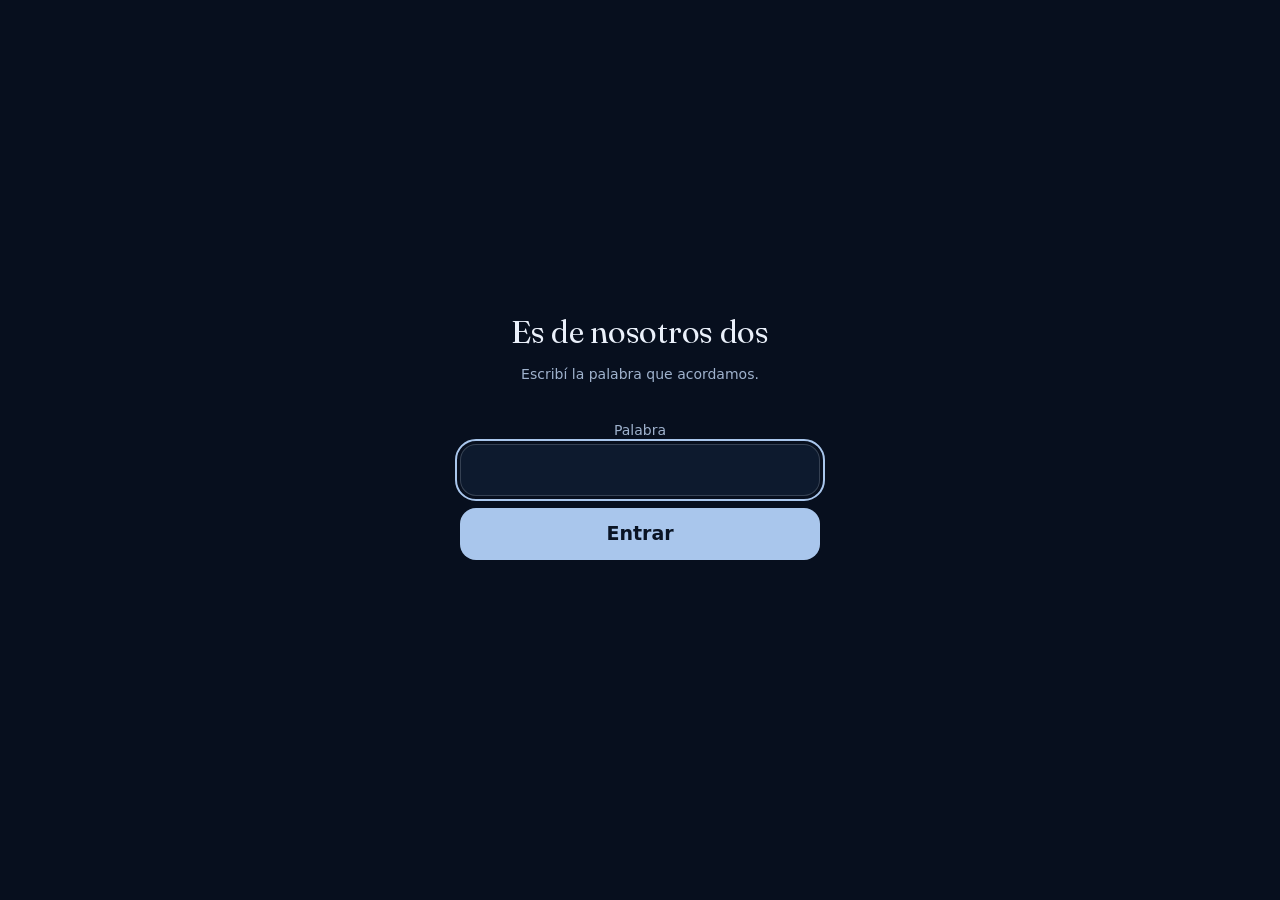
==== commit ef48e655: "feat: paleta azul marino, lirios y el regalo antes de las fotos Paleta: el fondo pasa a azul marino " ====
--- a/index.html
+++ b/index.html
@@ -11,18 +11,39 @@
   <meta name="robots" content="noindex, nofollow">
   <meta name="referrer" content="no-referrer">
 
-  <meta name="theme-color" content="#0b1020">
+  <meta name="theme-color" content="#070f1e">
   <meta name="color-scheme" content="dark">
 
   <!-- GitHub Pages no permite mandar headers: lo que se pueda, por meta.
        frame-ancestors, report-uri y sandbox se ignoran acá (no hay forma). -->
   <meta http-equiv="Content-Security-Policy" content="default-src 'none'; script-src 'self'; style-src 'self'; img-src 'self' blob: data:; font-src 'self'; connect-src 'self' https://api.github.com; base-uri 'none'; form-action 'none'">
 
-  <link rel="icon" href="data:image/svg+xml,%3Csvg xmlns='http://www.w3.org/2000/svg' viewBox='0 0 64 64'%3E%3Crect width='64' height='64' rx='14' fill='%230B1020'/%3E%3Ctext x='32' y='45' font-family='Georgia,serif' font-size='34' fill='%23E3A6A0' text-anchor='middle'%3EM%3C/text%3E%3C/svg%3E">
+  <link rel="icon" href="data:image/svg+xml,%3Csvg xmlns='http://www.w3.org/2000/svg' viewBox='0 0 64 64'%3E%3Crect width='64' height='64' rx='14' fill='%23070F1E'/%3E%3Ctext x='32' y='45' font-family='Georgia,serif' font-size='34' fill='%23E0B878' text-anchor='middle'%3EM%3C/text%3E%3C/svg%3E">
   <link rel="preload" href="fuentes/fraunces-var.woff2" as="font" type="font/woff2" crossorigin>
   <link rel="stylesheet" href="styles.css">
 </head>
 <body>
+
+  <!-- El lirio se dibuja una sola vez y se reusa con <use>. -->
+  <svg class="sprite" aria-hidden="true" focusable="false" width="0" height="0">
+    <symbol id="lirio" viewBox="0 0 64 64">
+      <g fill="currentColor" fill-opacity="0.12" stroke="currentColor"
+         stroke-opacity="0.55" stroke-width="1.5" stroke-linejoin="round">
+        <path d="M32 34C27.5 26 22 17 32 6c10 11 4.5 20 0 28Z"/>
+        <path d="M32 34C27.5 26 22 17 32 6c10 11 4.5 20 0 28Z" transform="rotate(60 32 34)"/>
+        <path d="M32 34C27.5 26 22 17 32 6c10 11 4.5 20 0 28Z" transform="rotate(120 32 34)"/>
+        <path d="M32 34C27.5 26 22 17 32 6c10 11 4.5 20 0 28Z" transform="rotate(180 32 34)"/>
+        <path d="M32 34C27.5 26 22 17 32 6c10 11 4.5 20 0 28Z" transform="rotate(240 32 34)"/>
+        <path d="M32 34C27.5 26 22 17 32 6c10 11 4.5 20 0 28Z" transform="rotate(300 32 34)"/>
+      </g>
+      <g stroke="currentColor" stroke-opacity="0.5" stroke-width="1.5"
+         stroke-linecap="round" fill="none">
+        <path d="M32 35v8M32 35l-6 9M32 35l6 9"/>
+      </g>
+      <circle cx="32" cy="35" r="1.7" fill="currentColor" fill-opacity="0.45"/>
+    </symbol>
+  </svg>
+
 
   <!-- ================= ACCESO ================= -->
   <div class="acceso" id="acceso" hidden>
@@ -77,6 +98,8 @@
 
       <!-- ---------- EL SOBRE ---------- -->
       <section class="sobre-seccion" id="sobre" data-abierto="no">
+        <span class="lirio lirio--a" aria-hidden="true"><svg viewBox="0 0 64 64"><use href="#lirio"/></svg></span>
+        <span class="lirio lirio--b" aria-hidden="true"><svg viewBox="0 0 64 64"><use href="#lirio"/></svg></span>
         <div class="contenedor">
           <button type="button" class="sobre" id="sobre-boton" aria-expanded="false"
                   aria-controls="sobre-abierto">
@@ -89,7 +112,7 @@
           </button>
 
           <div class="sobre__abierto" id="sobre-abierto">
-            <h1 class="sobre__nombre">Made</h1>
+            <h1 class="sobre__nombre">Made<span class="sobre__corazon" aria-hidden="true">♥</span></h1>
             <p class="sobre__lema">y todo lo que vino después.</p>
 
             <div class="contadores">
@@ -109,6 +132,10 @@
       </section>
 
       <!-- ---------- LAS FECHAS ---------- -->
+      <div class="flor-divisor" aria-hidden="true">
+        <span class="lirio"><svg viewBox="0 0 64 64"><use href="#lirio"/></svg></span>
+      </div>
+
       <section class="seccion" id="puertas">
         <div class="contenedor">
           <span class="eyebrow">Las fechas</span>
@@ -179,6 +206,10 @@
       </section>
 
       <!-- ---------- LO QUE ME DECÍS ---------- -->
+      <div class="flor-divisor" aria-hidden="true">
+        <span class="lirio"><svg viewBox="0 0 64 64"><use href="#lirio"/></svg></span>
+      </div>
+
       <section class="seccion" id="espejo">
         <div class="contenedor">
           <span class="eyebrow">Lo que me decís</span>
@@ -258,6 +289,10 @@
       </section>
 
       <!-- ---------- EL MANUAL ---------- -->
+      <div class="flor-divisor" aria-hidden="true">
+        <span class="lirio"><svg viewBox="0 0 64 64"><use href="#lirio"/></svg></span>
+      </div>
+
       <section class="seccion manual" id="manual">
         <div class="contenedor">
           <span class="eyebrow">El manual</span>
@@ -379,6 +414,10 @@
       </section>
 
       <!-- ---------- LAS CANCIONES ---------- -->
+      <div class="flor-divisor" aria-hidden="true">
+        <span class="lirio"><svg viewBox="0 0 64 64"><use href="#lirio"/></svg></span>
+      </div>
+
       <section class="seccion" id="musica">
         <div class="contenedor">
           <span class="eyebrow">Las canciones</span>
@@ -430,6 +469,10 @@
       </section>
 
       <!-- ---------- LA CARTA ---------- -->
+      <div class="flor-divisor" aria-hidden="true">
+        <span class="lirio"><svg viewBox="0 0 64 64"><use href="#lirio"/></svg></span>
+      </div>
+
       <section class="seccion" id="carta">
         <div class="contenedor">
           <span class="eyebrow">La carta</span>
@@ -479,6 +522,10 @@
       </section>
 
       <!-- ---------- LA PROMESA ---------- -->
+      <div class="flor-divisor" aria-hidden="true">
+        <span class="lirio"><svg viewBox="0 0 64 64"><use href="#lirio"/></svg></span>
+      </div>
+
       <section class="seccion" id="promesa">
         <div class="contenedor">
           <span class="eyebrow">La promesa</span>
--- a/styles.css
+++ b/styles.css
@@ -1,7 +1,8 @@
 /* ============================================================
    Regalo — hoja de estilos única
-   Paleta nocturna cálida. Contrastes medidos contra el fondo:
-   texto 16.51:1 · tenue 7.49:1 · acento 9.22:1 · miel 9.49:1.
+   Paleta azul marino, con acento azul claro y un dorado cálido.
+   Contrastes medidos contra --fondo (#070f1e):
+   texto 16.7:1 · tenue 8.9:1 · acento 10.9:1 · miel 10.3:1.
    Target: iPhone 13/14, Safari. Mobile-first.
    ============================================================ */
 
@@ -17,15 +18,15 @@
 }
 
 :root {
-  --fondo: #0b1020;
-  --sup: #121a2e;
-  --sup-2: #182238;
-  --texto: #f2efea;
-  --tenue: #9aa3b8;
-  --acento: #e3a6a0;
-  --miel: #d9b26a;
-  --borde: rgba(242, 239, 234, 0.1);
-  --borde-fuerte: rgba(242, 239, 234, 0.18);
+  --fondo: #070f1e;
+  --sup: #0d1a2e;
+  --sup-2: #13233c;
+  --texto: #eaf0fa;
+  --tenue: #9fb2cd;
+  --acento: #a9c6ec;
+  --miel: #e0b878;
+  --borde: rgba(234, 240, 250, 0.1);
+  --borde-fuerte: rgba(234, 240, 250, 0.18);
 
   --radio-s: 8px;
   --radio-m: 16px;
@@ -77,6 +78,10 @@
   -webkit-font-smoothing: antialiased;
   text-rendering: optimizeLegibility;
   overscroll-behavior-y: none;
+  /* Los lirios de las esquinas se salen a propósito: se recortan
+     acá para que no abran scroll horizontal. `clip` y no `hidden`
+     para no crear un contenedor de scroll. */
+  overflow-x: clip;
 }
 
 h1,
@@ -127,7 +132,7 @@
 }
 
 ::selection {
-  background: rgba(227, 166, 160, 0.22);
+  background: color-mix(in srgb, var(--acento) 22%, transparent);
 }
 
 :focus-visible {
@@ -190,7 +195,7 @@
   align-items: center;
   justify-content: space-between;
   padding-inline: var(--lateral);
-  background: rgba(11, 16, 32, 0.72);
+  background: color-mix(in srgb, var(--fondo) 72%, transparent);
   -webkit-backdrop-filter: blur(14px) saturate(1.15);
   backdrop-filter: blur(14px) saturate(1.15);
   border-bottom: 1px solid var(--borde);
@@ -331,7 +336,7 @@
   margin-top: 12px;
   border-radius: var(--radio-m);
   background: var(--acento);
-  color: #1a0f14;
+  color: #0a1424;
   font-weight: 600;
   transition: transform 0.12s var(--ease-out), opacity 0.2s;
 }
@@ -426,8 +431,8 @@
   display: grid;
   place-items: center;
   border-radius: 50%;
-  background: radial-gradient(circle at 35% 30%, #f0c9c3, var(--acento));
-  color: #3a1c22;
+  background: radial-gradient(circle at 35% 30%, #f3d9a8, var(--miel));
+  color: #3a2a12;
   font-family: var(--serif);
   font-size: 1.25rem;
   transition: opacity 0.3s, transform 0.4s var(--ease-out);
@@ -471,7 +476,26 @@
   font-size: var(--t-display);
   line-height: 0.98;
   letter-spacing: -0.03em;
-  font-variation-settings: 'opsz' 120;
+  font-variation-settings: 'opsz' 144, 'SOFT' 100;
+  font-weight: 500;
+  color: var(--texto);
+  text-shadow: 0 0 32px color-mix(in srgb, var(--acento) 55%, transparent),
+    0 0 8px color-mix(in srgb, var(--acento) 35%, transparent);
+  display: inline-flex;
+  align-items: baseline;
+  gap: 0.12em;
+}
+
+.sobre__corazon {
+  font-family: var(--serif);
+  font-size: 0.55em;
+  color: var(--miel);
+  font-variation-settings: 'opsz' 144, 'SOFT' 100;
+  font-weight: 500;
+  display: inline-block;
+  transform-origin: center;
+  animation: corazon-latido 2.4s var(--ease-inout, ease-in-out) infinite;
+  filter: drop-shadow(0 0 10px color-mix(in srgb, var(--miel) 60%, transparent));
 }
 
 .sobre__lema {
@@ -481,6 +505,78 @@
   color: var(--tenue);
   max-width: 24ch;
   margin-inline: auto;
+}
+
+/* ---------- lirios decorativos ---------- */
+
+/* El dibujo vive una sola vez por página, en un <symbol>. */
+.sprite {
+  position: absolute;
+  width: 0;
+  height: 0;
+  overflow: hidden;
+}
+
+.lirio {
+  color: var(--acento);
+  opacity: 0.2;
+  pointer-events: none;
+}
+
+.lirio svg {
+  display: block;
+  width: 100%;
+  height: 100%;
+}
+
+/* Dos grandes en las esquinas del sobre, detrás del contenido. */
+.sobre-seccion {
+  position: relative;
+  isolation: isolate;
+}
+
+.sobre-seccion .lirio {
+  position: absolute;
+  z-index: -1;
+  width: clamp(96px, 26vw, 148px);
+  height: clamp(96px, 26vw, 148px);
+}
+
+.sobre-seccion .lirio--a {
+  top: clamp(4px, 2vw, 24px);
+  left: 0;
+}
+
+.sobre-seccion .lirio--b {
+  right: 0;
+  bottom: clamp(4px, 2vw, 24px);
+}
+
+/* Divisor entre secciones: un lirio apoyado sobre la línea. */
+.flor-divisor {
+  display: flex;
+  justify-content: center;
+  width: 100%;
+  color: var(--acento);
+  opacity: 0.45;
+}
+
+.flor-divisor .lirio {
+  opacity: 1;
+  width: 30px;
+  height: 30px;
+}
+
+@media (max-width: 480px) {
+  .flor-divisor .lirio {
+    width: 24px;
+    height: 24px;
+  }
+
+  /* En pantallas chicas no se amontonan: bajan la opacidad. */
+  .sobre-seccion .lirio {
+    opacity: 0.12;
+  }
 }
 
 /* ---------- contadores ---------- */
@@ -812,7 +908,7 @@
 .promesa {
   padding: 24px;
   border-radius: var(--radio-m);
-  background: linear-gradient(160deg, rgba(227, 166, 160, 0.14), transparent 70%);
+  background: linear-gradient(160deg, color-mix(in srgb, var(--acento) 14%, transparent), transparent 70%);
   border: 1px solid var(--borde-fuerte);
 }
 
@@ -875,6 +971,21 @@
   }
 }
 
+@keyframes corazon-latido {
+  0%, 100% {
+    transform: scale(1);
+  }
+  15% {
+    transform: scale(1.22);
+  }
+  30% {
+    transform: scale(0.96);
+  }
+  45% {
+    transform: scale(1.12);
+  }
+}
+
 .revelar {
   opacity: 0;
   transform: translate3d(0, 18px, 0);
@@ -884,6 +995,194 @@
 .revelar[data-visible='si'] {
   opacity: 1;
   transform: translate3d(0, 0, 0);
+}
+
+/* ============================================================
+   El regalo, antes de las fotos
+   ============================================================ */
+
+.regalo {
+  display: grid;
+  justify-items: center;
+  gap: 16px;
+  padding: clamp(28px, 8vh, 76px) var(--lateral) clamp(16px, 4vh, 34px);
+  text-align: center;
+  transition: padding 0.6s var(--ease-out);
+}
+
+.regalo[data-abierto='si'] {
+  padding-block: 20px 6px;
+}
+
+/* Mientras está cerrado ocupa el alto libre, así el pie queda abajo. */
+.regalo[data-abierto='no'] {
+  flex: 1;
+  align-content: center;
+}
+
+.regalo__caja {
+  position: relative;
+  width: 172px;
+  height: 160px;
+  padding: 0;
+  border: 0;
+  background: none;
+  cursor: pointer;
+  -webkit-tap-highlight-color: transparent;
+  isolation: isolate;
+}
+
+.regalo__caja:focus-visible {
+  outline: 2px solid var(--acento);
+  outline-offset: 12px;
+  border-radius: var(--radio-m);
+}
+
+/* La luz que sale de la caja al abrirse. */
+.regalo__brillo {
+  position: absolute;
+  left: 50%;
+  bottom: 0;
+  z-index: -1;
+  width: 220px;
+  height: 220px;
+  translate: -50% 0;
+  border-radius: 50%;
+  background: radial-gradient(circle,
+      color-mix(in srgb, var(--miel) 38%, transparent), transparent 68%);
+  opacity: 0;
+  transform: scale(0.55);
+  transition: opacity 0.9s var(--ease-out), transform 0.9s var(--ease-out);
+}
+
+.regalo[data-abierto='si'] .regalo__brillo {
+  opacity: 1;
+  transform: scale(1);
+}
+
+.regalo__cuerpo {
+  position: absolute;
+  left: 50%;
+  bottom: 0;
+  width: 146px;
+  height: 98px;
+  transform: translateX(-50%);
+  border: 1px solid var(--borde-fuerte);
+  border-radius: 6px 6px 10px 10px;
+  background: linear-gradient(180deg, var(--sup-2), var(--sup));
+  box-shadow: 0 22px 46px -20px #000;
+}
+
+.regalo__lazo {
+  position: absolute;
+  left: 50%;
+  bottom: 0;
+  transform: translateX(-50%);
+  background: var(--miel);
+  opacity: 0.7;
+}
+
+.regalo__lazo--v {
+  width: 16px;
+  height: 98px;
+}
+
+.regalo__lazo--h {
+  bottom: 42px;
+  width: 146px;
+  height: 12px;
+}
+
+.regalo__tapa {
+  position: absolute;
+  left: 50%;
+  bottom: 94px;
+  width: 164px;
+  height: 26px;
+  transform: translateX(-50%);
+  transform-origin: 50% 100%;
+  border: 1px solid var(--borde-fuerte);
+  border-radius: 8px;
+  background: linear-gradient(180deg, var(--sup-2), var(--sup));
+  transition: transform 0.7s var(--ease-out), opacity 0.7s var(--ease-out);
+}
+
+.regalo[data-abierto='si'] .regalo__tapa {
+  transform: translateX(-50%) translateY(-46px) rotate(-14deg);
+  opacity: 0;
+}
+
+/* En vez de moño, un lirio: es su flor. */
+.regalo__flor {
+  position: absolute;
+  left: 50%;
+  bottom: 106px;
+  width: 54px;
+  height: 54px;
+  translate: -50% 0;
+  color: var(--miel);
+  filter: drop-shadow(0 0 12px color-mix(in srgb, var(--miel) 55%, transparent));
+  transition: transform 0.7s var(--ease-out), opacity 0.7s;
+}
+
+.regalo__flor svg {
+  display: block;
+  width: 100%;
+  height: 100%;
+}
+
+.regalo[data-abierto='si'] .regalo__flor {
+  transform: translateY(-32px) scale(1.12);
+  opacity: 0.9;
+}
+
+.regalo__pista {
+  margin: 0;
+  font-size: var(--t-chico);
+  letter-spacing: 0.14em;
+  text-transform: uppercase;
+  color: var(--tenue);
+  transition: opacity 0.3s, visibility 0.3s;
+}
+
+.regalo[data-abierto='si'] .regalo__pista {
+  opacity: 0;
+  visibility: hidden;
+}
+
+.regalo__mensaje {
+  min-height: 1.2em;
+  margin: 0;
+  max-width: 20ch;
+  font-family: var(--serif);
+  font-style: italic;
+  font-size: clamp(1.75rem, 8vw, 2.9rem);
+  line-height: 1.1;
+  color: var(--miel);
+  opacity: 0;
+  transform: translateY(10px);
+  transition: opacity 0.8s var(--ease-out) 0.25s,
+    transform 0.8s var(--ease-out) 0.25s;
+}
+
+.regalo[data-abierto='si'] .regalo__mensaje {
+  opacity: 1;
+  transform: none;
+}
+
+/* Abrirlo de nuevo repite el mensaje. */
+.regalo__mensaje--otra {
+  animation: subir 0.7s var(--ease-out) both;
+}
+
+/* Las fotos no se ven hasta abrir el regalo. */
+#galeria-contenido {
+  display: none;
+}
+
+#galeria-contenido[data-visible='si'] {
+  display: block;
+  animation: subir 0.55s var(--ease-out) both;
 }
 
 /* ============================================================
@@ -1040,7 +1339,7 @@
   padding: 0 22px;
   border-radius: 999px;
   background: var(--acento);
-  color: #1a0f14;
+  color: #0a1424;
   font-weight: 600;
   font-size: var(--t-chico);
   transition: transform 0.12s var(--ease-out), opacity 0.2s;
@@ -1090,7 +1389,7 @@
   position: fixed;
   inset: 0;
   z-index: 85;
-  background: rgba(4, 7, 15, 0.6);
+  background: color-mix(in srgb, var(--fondo) 60%, transparent);
   opacity: 0;
   visibility: hidden;
   transition: opacity 0.28s, visibility 0.28s;
@@ -1175,7 +1474,7 @@
 }
 
 .lightbox::backdrop {
-  background: #04070f;
+  background: var(--fondo);
 }
 
 .lightbox__marco {
@@ -1215,7 +1514,7 @@
   width: 44px;
   height: 44px;
   border-radius: 50%;
-  background: rgba(18, 26, 46, 0.8);
+  background: color-mix(in srgb, var(--sup) 80%, transparent);
   display: grid;
   place-items: center;
 }
@@ -1227,7 +1526,7 @@
   width: 44px;
   height: 44px;
   border-radius: 50%;
-  background: rgba(18, 26, 46, 0.8);
+  background: color-mix(in srgb, var(--sup) 80%, transparent);
   display: grid;
   place-items: center;
 }
